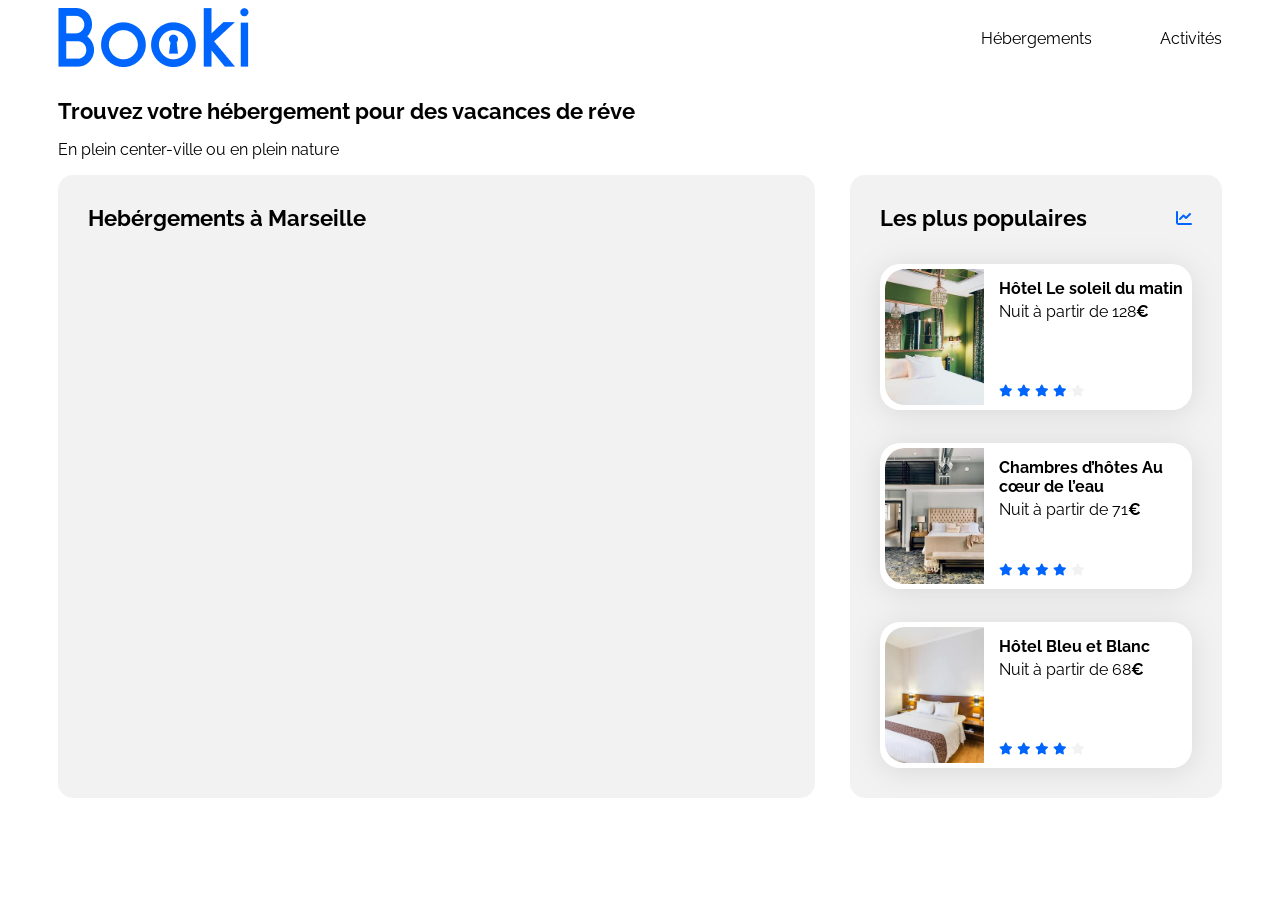
==== index.html @ eb5bc4ea "first commit" ====
<!DOCTYPE html>
<html lang="fr">
  <head>
    <meta charset="UTF-8" />
    <meta name="viewport" content="width=device-width, initial-scale=1.0" />
    <title>Booki</title>
    <link rel="preconnect" href="https://fonts.googleapis.com" />
    <link rel="preconnect" href="https://fonts.gstatic.com" crossorigin />
    <link
      href="https://fonts.googleapis.com/css2?family=Raleway:wght@400;500;700&display=swap"
      rel="stylesheet"
    />
    <link
      rel="stylesheet"
      href="https://cdnjs.cloudflare.com/ajax/libs/font-awesome/6.2.1/css/all.min.css"
      integrity="sha512-MV7K8+y+gLIBoVD59lQIYicR65iaqukzvf/nwasF0nqhPay5w/9lJmVM2hMDcnK1OnMGCdVK+iQrJ7lzPJQd1w=="
      crossorigin="anonymous"
      referrerpolicy="no-referrer"
    />
    <link rel="stylesheet" href="./css/style.css" />
  </head>

  <body>
    <div class="main-container">
      <header>
        <img src="images/logo/Booki.png" alt="logo" />
        <nav>
          <ul id="menu">
            <li><a href="#">Hébergements</a></li>
            <li><a href="prova.html">Activités</a></li>
          </ul>
        </nav>
      </header>
      <main>
        <h2 class="section-title">Trouvez votre hébergement pour des vacances de réve</h2>
        <p>En plein center-ville ou en plein nature</p>

        <div class="hebergements-and-populaires">
          <section class="hebergements">
            <h2 class="section-title">Hebérgements à Marseille</h2>
          </section>
          <section class="populaires">
            <div class="populaires-title">
              <h2 class="section-title">Les plus populaires</h2>
              <i class="fa-solid fa-chart-line" aria-hidden="true"></i>
            </div>
            <div class="populaires-cards">
              <a href="#">
                <article class="card">
                  <img
                    src="./images/hebergements/emile-guillemot.jpg"
                    alt="Image de la chambre d'hôtel montrant un lit"
                  />
                  <div class="card-content">
                    <div class="card-txt">
                      <h3 class="card-title">Hôtel Le soleil du matin</h3>
                      <p class="card-subtitle">
                        Nuit à partir de 128<span class="euro">€</span>
                      </p>
                    </div>
                    <div class="card-rating">
                      <i class="fa-xs fa-solid fa-star" aria-hidden="true"></i>
                      <i class="fa-xs fa-solid fa-star" aria-hidden="true"></i>
                      <i class="fa-xs fa-solid fa-star" aria-hidden="true"></i>
                      <i class="fa-xs fa-solid fa-star" aria-hidden="true"></i>
                      <i
                        class="fa-xs fa-solid fa-star neutral-star"
                        aria-hidden="true"
                      ></i>
                      <span class="sr-only">Note de 4 sur 5</span>
                    </div>
                  </div>
                </article>
              </a>
              <a href="#">
                <article class="card">
                  <img
                    src="./images/hebergements/aw-creative.jpg"
                    alt="Image de la chambre d'hôtel montrant un lit"
                  />
                  <div class="card-content">
                    <div class="card-txt">
                      <h3 class="card-title">
                        Chambres d’hôtes Au cœur de l’eau
                      </h3>
                      <p class="card-subtitle">
                        Nuit à partir de 71<span class="euro">€</span>
                      </p>
                    </div>
                    <div class="card-rating">
                      <i class="fa-xs fa-solid fa-star" aria-hidden="true"></i>
                      <i class="fa-xs fa-solid fa-star" aria-hidden="true"></i>
                      <i class="fa-xs fa-solid fa-star" aria-hidden="true"></i>
                      <i class="fa-xs fa-solid fa-star" aria-hidden="true"></i>
                      <i
                        class="fa-xs fa-solid fa-star neutral-star"
                        aria-hidden="true"
                      ></i>
                      <span class="sr-only">Note de 4 sur 5</span>
                    </div>
                  </div>
                </article>
              </a>
              <a href="#">
                <article class="card">
                  <img
                    src="./images/hebergements/febrian-zakaria2.jpg"
                    alt="Image de la chambre d'hôtel montrant un lit"
                  />
                  <div class="card-content">
                    <div class="card-txt">
                      <h3 class="card-title">Hôtel Bleu et Blanc</h3>
                      <p class="card-subtitle">
                        Nuit à partir de 68<span class="euro">€</span>
                      </p>
                    </div>
                    <div class="card-rating">
                      <i class="fa-xs fa-solid fa-star" aria-hidden="true"></i>
                      <i class="fa-xs fa-solid fa-star" aria-hidden="true"></i>
                      <i class="fa-xs fa-solid fa-star" aria-hidden="true"></i>
                      <i class="fa-xs fa-solid fa-star" aria-hidden="true"></i>
                      <i
                        class="fa-xs fa-solid fa-star neutral-star"
                        aria-hidden="true"
                      ></i>
                      <span class="sr-only">Note de 4 sur 5</span>
                    </div>
                  </div>
                </article>
              </a>
            </div>
          </section>
        </div>
      </main>
      <footer></footer>
    </div>
  </body>
</html>
---- css/style.css ----
/****** General ***********/
* {
    font-family: 'Raleway', sans-serif;
}

header {
    display: flex; justify-content: space-between;
    align-items: center;
    padding-bottom: 30px;
}

/****** Search ***********/

.search-form {
    display: flex;
    align-items: center;
    width: 377px;
    height: 50px;
    margin-top: 30px;
}

.search-form > i {
    width: 50px;
    height: 49px;
    display: flex;
    justify-content: center;
    align-items: center;
    background-color: var(--main-bg-color);
    color: #000000;
    border-radius: 15px 0 0 15px;
}

.search-form input {
    height: 49px;
    width: 195px;
    padding: 0 15px;
    border: 1px solid var(--main-bg-color);
    box-sizing: border-box;
    font-size: 18px;
    font-weight: 700;
}

.search-form button {
    height: 49px;
    padding: 0 20px;
    border: none;
    background-color: var(--main-color);
    color: white;
    border-radius: 0 15px 15px 0;
    font-size: 17px;
    font-weight: 700;
    cursor: pointer;
}

.search-form button i {
    display: none;
}

.filters {
    display: flex;
    align-items: center;
    gap: 15px;
    margin-top: 35px;
}

.filters-title {
    margin: 0;
    font-size: 18px;
}

.filters-buttons {
    display: flex;
    flex-wrap: wrap;
    gap: 15px;
}

.filter-button {
    display: flex;
    align-items: center;
    gap: 10px;
    height: 50px;
    padding: 0 18px;
    border: 2px solid #d9d9d9;
    border-radius: 25px;
    background-color: white;
    font-family: inherit;
    font-size: 17px;
    font-weight: 700;
    cursor: pointer;
    transition: background-color 0.2s ease;
}

.filter-button .fa-solid {
    color: var(--main-color);
    font-size: 22px;
}

.filter-button:hover {
    background-color: var(--filter-bg-color);
}

#menu { 
    display: flex; 
    gap: 68px;
    list-style: none;
}

:root {
    --main-color: #0065FC;
    --main-bg-color: #F2F2F2;
    --filter-bg-color: #DEEBFF;
}

.fa-solid {
    color: var(--main-color);
}

.section-title-h1 {
    font-size: 22px;
    margin-bottom: 8px;
}

#menu a:hover {
    color: #0065FC;
    border-top: 2px #0065FC solid;
    padding-top: 16px;
}

body {
    display: flex;
    justify-content: center;
}

.main-container {
    width: 100%;
    max-width: 1440px;
    padding: 0 50px;
    box-sizing: border-box;
}

a {
    color: inherit;
    text-decoration: none;
}

.section-title {
    margin: 0;
    font-size: 22px;
}

.card {
    background-color: white;
    border-radius: 20px;
    padding: 5px;
    filter: drop-shadow(0px 3px 15px rgba(0, 0, 0, 0.1));
}

.card img {
    object-fit: cover;
}

.card-title {
    font-size: 16px;
}

.euro {
    font-weight: 700;
}

.neutral-star {
    color: var(--main-bg-color);
}

/****** Hebergements And Populaires ***********/
.hebergements-and-populaires {
    display: flex;
    justify-content: space-between;
}

.hebergements-and-populaires section {
    background-color: var(--main-bg-color);
    border-radius: 15px;
    padding: 30px;
    box-sizing: border-box;
}

/****** Hebergements ***********/
.hebergements {
    width: 65%;
}

/****** Populaires ***********/
.populaires {
    width: 32%;
}

.populaires-title {
    display: flex;
    justify-content: space-between;
    align-items: center;
}

.hebergements-cards {
    display: flex;
    flex-wrap: wrap;
    justify-content: space-between;
    row-gap: 30px;
    margin-top: 30px;
}

.hebergements-cards a {
    width: 31.5%;
}

.hebergements-cards .card {
    display: flex;
    flex-direction: column;
    width: 100%;
    height: 207px;
    margin: 0;
    padding: 5px;
    box-sizing: border-box;
}

.hebergements-cards .card img {
    width: 100%;
    height: 124px;
    object-fit: cover;
    border-radius: 15px 15px 0 0;
}

.hebergements-cards .card-content {
    flex: 1;
    display: flex;
    flex-direction: column;
    justify-content: space-between;
    padding: 0 5px 5px;
}

.hebergements-cards .card-title {
    margin: 8px 0 4px;
}

.hebergements-cards .card-subtitle {
    margin: 0;
}

.hebergements-cards .card-rating {
    margin-top: auto;
}

.populaires-cards .card {
    display: flex;
    margin-top: 33px;
}

.populaires-cards img {
    width: 33%;
    height: 136px;
    border-top-left-radius: 20px;
    border-bottom-left-radius: 20px;
}

.populaires-cards .card-content {
    width: 67%;
    padding-left: 15px;
    display: flex;
    flex-direction: column;
    justify-content: space-between;
    box-sizing: border-box;
}

.populaires-cards .card-title {
    margin-top: 10px;
    margin-bottom: 4px;
}

.populaires-cards .card-subtitle {
    margin: 0;
}

.populaires-cards .card-rating {
    margin-bottom: 5px;
}




/* Le code ci-dessous correspond à la version responsive uniquement */

/****** Media queries ***********/
/* Medium devices (tablets, less/equal than 1024px) */
@media (max-width: 1024px) {
    .hebergements-and-populaires {
        flex-direction: column;
    }

    .hebergements {
        width: 100%;
    }

    .populaires {
        width: 100%;
        margin-top: 50px;
    }

    .populaires-cards {
        display: flex;
        flex-direction: row;
        justify-content: space-between;
    }

    .populaires-cards a {
        width: 30%;
    }

    .populaires-cards .card-title {
        font-size: 14px;
    }

    .populaires-cards .card-subtitle {
        font-size: 13px;
    }
}

/* Small devices (phones, less than 768px) */
@media (max-width: 767.98px) {
    /* ... */
}
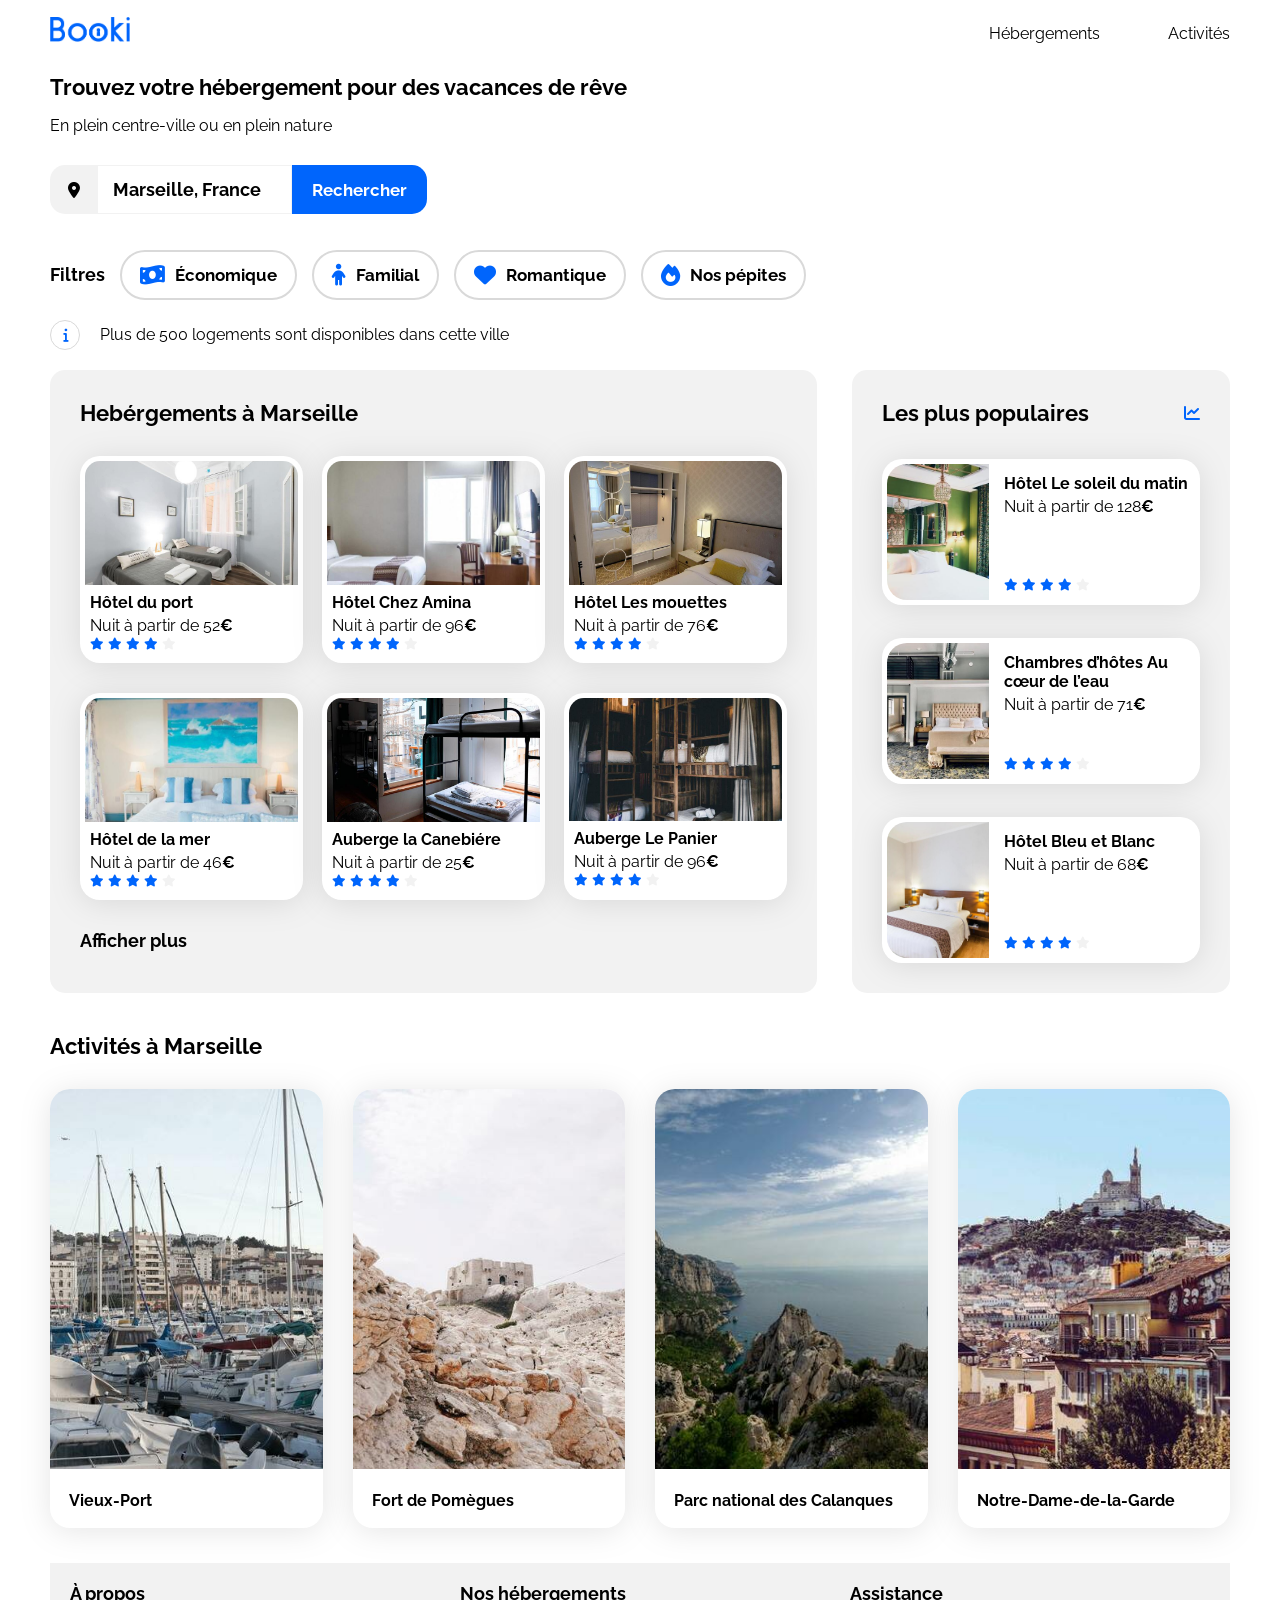
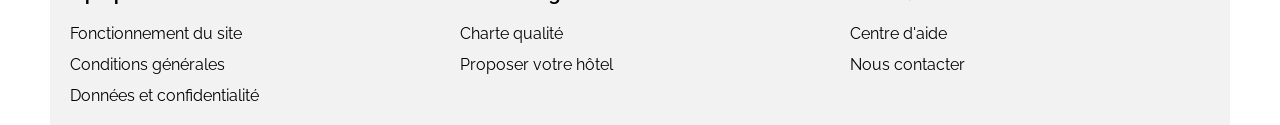
==== commit 5cd72e2d: "J’ai copié-collé tout mon code HTML corrigé dans le fichier index.html" ====
--- a/index.html
+++ b/index.html
@@ -8,36 +8,194 @@
     <link rel="preconnect" href="https://fonts.gstatic.com" crossorigin />
     <link
       href="https://fonts.googleapis.com/css2?family=Raleway:wght@400;500;700&display=swap"
-      rel="stylesheet"
-    />
-    <link
-      rel="stylesheet"
-      href="https://cdnjs.cloudflare.com/ajax/libs/font-awesome/6.2.1/css/all.min.css"
+      rel="stylesheet"/>
+    <link rel="stylesheet" href="https://cdnjs.cloudflare.com/ajax/libs/font-awesome/6.2.1/css/all.min.css"
       integrity="sha512-MV7K8+y+gLIBoVD59lQIYicR65iaqukzvf/nwasF0nqhPay5w/9lJmVM2hMDcnK1OnMGCdVK+iQrJ7lzPJQd1w=="
       crossorigin="anonymous"
-      referrerpolicy="no-referrer"
-    />
+      referrerpolicy="no-referrer"/>
     <link rel="stylesheet" href="./css/style.css" />
   </head>
-
   <body>
     <div class="main-container">
       <header>
-        <img src="images/logo/Booki.png" alt="logo" />
+        <img class="logo" src="images/logo/Booki.png" alt="logo" />
         <nav>
           <ul id="menu">
-            <li><a href="#">Hébergements</a></li>
-            <li><a href="prova.html">Activités</a></li>
+            <li><a href="#hebergements">Hébergements</a></li>
+            <li><a href="#activites">Activités</a></li>
           </ul>
         </nav>
       </header>
       <main>
-        <h2 class="section-title">Trouvez votre hébergement pour des vacances de réve</h2>
-        <p>En plein center-ville ou en plein nature</p>
-
+        <h1 class="section-title-h1">
+          Trouvez votre hébergement pour des vacances de rêve
+        </h1>
+        <p>En plein centre-ville ou en plein nature</p>
+        <form class="search-form">
+          <i class="fa-solid fa-location-dot"></i>
+          <input type="text" value="Marseille, France" />
+          <button type="submit">
+            <span>Rechercher</span>
+            <i class="fa-solid fa-magnifying-glass"></i>
+          </button>
+        </form>
+        <div class="filters">
+          <h2 class="filters-title">Filtres</h2>
+          <div class="filters-buttons">
+            <button class="filter-button" type="button">
+              <i class="fa-solid fa-money-bill-wave"></i>
+              <span>Économique</span>
+            </button>
+            <button class="filter-button" type="button">
+              <i class="fa-solid fa-child"></i>
+              <span>Familial</span>
+            </button>
+            <button class="filter-button" type="button">
+              <i class="fa-solid fa-heart"></i>
+              <span>Romantique</span>
+            </button>
+            <button class="filter-button" type="button">
+              <i class="fa-solid fa-fire"></i>
+              <span>Nos pépites</span>
+            </button>
+          </div>
+        </div>
+        <p class="info">
+          <i class="fa-solid fa-info"></i>
+          Plus de 500 logements sont disponibles dans cette ville
+        </p>
         <div class="hebergements-and-populaires">
-          <section class="hebergements">
+          <section class="hebergements" id="hebergements">
             <h2 class="section-title">Hebérgements à Marseille</h2>
+            <div class="hebergements-cards">
+              <a href="#">
+                <article class="card">
+                  <img src="images/hebergements/fred-kleber.jpg" alt="Image de la chambre d'hôtel montrant un lit"/>
+                  <div class="card-content">
+                    <div class="card-txt">
+                      <h3 class="card-title">Hôtel du port</h3>
+                      <p class="card-subtitle">
+                        Nuit à partir de 52<span class="euro">€</span>
+                      </p>
+                    </div>
+                    <div class="card-rating">
+                      <i class="fa-xs fa-solid fa-star" aria-hidden="true"></i>
+                      <i class="fa-xs fa-solid fa-star" aria-hidden="true"></i>
+                      <i class="fa-xs fa-solid fa-star" aria-hidden="true"></i>
+                      <i class="fa-xs fa-solid fa-star" aria-hidden="true"></i>
+                      <i class="fa-xs fa-solid fa-star neutral-star" aria-hidden="true"></i>
+                      <span class="sr-only">Note de 4 sur 5</span>
+                    </div>
+                  </div>
+                </article>
+              </a>
+              <a href="#">
+                <article class="card">
+                  <img src="./images/hebergements/febrian-zakaria.jpg" alt="Image de la chambre d'hôtel montrant un lit"/>
+                  <div class="card-content">
+                    <div class="card-txt">
+                      <h3 class="card-title">Hôtel Chez Amina</h3>
+                      <p class="card-subtitle">
+                        Nuit à partir de 96<span class="euro">€</span>
+                      </p>
+                    </div>
+                    <div class="card-rating">
+                      <i class="fa-xs fa-solid fa-star" aria-hidden="true"></i>
+                      <i class="fa-xs fa-solid fa-star" aria-hidden="true"></i>
+                      <i class="fa-xs fa-solid fa-star" aria-hidden="true"></i>
+                      <i class="fa-xs fa-solid fa-star" aria-hidden="true"></i>
+                      <i class="fa-xs fa-solid fa-star neutral-star" aria-hidden="true"></i>
+                      <span class="sr-only">Note de 4 sur 5</span>
+                    </div>
+                  </div>
+                </article>
+              </a>
+              <a href="#">
+                <article class="card">
+                  <img src="./images/hebergements/reisetopia.jpg" alt="Image de la chambre d'hôtel montrant un lit"/>
+                  <div class="card-content">
+                    <div class="card-txt">
+                      <h3 class="card-title">Hôtel Les mouettes</h3>
+                      <p class="card-subtitle">
+                        Nuit à partir de 76<span class="euro">€</span>
+                      </p>
+                    </div>
+                    <div class="card-rating">
+                      <i class="fa-xs fa-solid fa-star" aria-hidden="true"></i>
+                      <i class="fa-xs fa-solid fa-star" aria-hidden="true"></i>
+                      <i class="fa-xs fa-solid fa-star" aria-hidden="true"></i>
+                      <i class="fa-xs fa-solid fa-star" aria-hidden="true"></i>
+                      <i class="fa-xs fa-solid fa-star neutral-star" aria-hidden="true"></i>
+                      <span class="sr-only">Note de 4 sur 5</span>
+                    </div>
+                  </div>
+                </article>
+              </a>
+              <a href="#">
+                <article class="card">
+                  <img src="./images/hebergements/annie-spratt.jpg" alt="Image de la chambre d'hôtel montrant un lit"/>
+                  <div class="card-content">
+                    <div class="card-txt">
+                      <h3 class="card-title">Hôtel de la mer</h3>
+                      <p class="card-subtitle">
+                        Nuit à partir de 46<span class="euro">€</span>
+                      </p>
+                    </div>
+                    <div class="card-rating">
+                      <i class="fa-xs fa-solid fa-star" aria-hidden="true"></i>
+                      <i class="fa-xs fa-solid fa-star" aria-hidden="true"></i>
+                      <i class="fa-xs fa-solid fa-star" aria-hidden="true"></i>
+                      <i class="fa-xs fa-solid fa-star" aria-hidden="true"></i>
+                      <i class="fa-xs fa-solid fa-star neutral-star" aria-hidden="true"></i>
+                      <span class="sr-only">Note de 4 sur 5</span>
+                    </div>
+                  </div>
+                </article>
+              </a>
+              <a href="#">
+                <article class="card">
+                  <img src="./images/hebergements/marcus-loke.jpg" alt="Image de la chambre d'hôtel montrant un lit"/>
+                  <div class="card-content">
+                    <div class="card-txt">
+                      <h3 class="card-title">Auberge la Canebiére</h3>
+                      <p class="card-subtitle">
+                        Nuit à partir de 25<span class="euro">€</span>
+                      </p>
+                    </div>
+                    <div class="card-rating">
+                      <i class="fa-xs fa-solid fa-star" aria-hidden="true"></i>
+                      <i class="fa-xs fa-solid fa-star" aria-hidden="true"></i>
+                      <i class="fa-xs fa-solid fa-star" aria-hidden="true"></i>
+                      <i class="fa-xs fa-solid fa-star" aria-hidden="true"></i>
+                      <i class="fa-xs fa-solid fa-star neutral-star" aria-hidden="true"></i>
+                      <span class="sr-only">Note de 4 sur 5</span>
+                    </div>
+                  </div>
+                </article>
+              </a>
+              <a href="#">
+                <article class="card">
+                  <img src="./images/hebergements/nicate-lee.jpg" alt="Image de la chambre d'hôtel montrant un lit"/>
+                  <div class="card-content">
+                    <div class="card-txt">
+                      <h3 class="card-title">Auberge Le Panier</h3>
+                      <p class="card-subtitle">
+                        Nuit à partir de 96<span class="euro">€</span>
+                      </p>
+                    </div>
+                    <div class="card-rating">
+                      <i class="fa-xs fa-solid fa-star" aria-hidden="true"></i>
+                      <i class="fa-xs fa-solid fa-star" aria-hidden="true"></i>
+                      <i class="fa-xs fa-solid fa-star" aria-hidden="true"></i>
+                      <i class="fa-xs fa-solid fa-star" aria-hidden="true"></i>
+                      <i class="fa-xs fa-solid fa-star neutral-star" aria-hidden="true"></i>
+                      <span class="sr-only">Note de 4 sur 5</span>
+                    </div>
+                  </div>
+                </article>
+              </a>
+            </div>
+            <a class="show-more" href="#">Afficher plus</a>
           </section>
           <section class="populaires">
             <div class="populaires-title">
@@ -47,10 +205,7 @@
             <div class="populaires-cards">
               <a href="#">
                 <article class="card">
-                  <img
-                    src="./images/hebergements/emile-guillemot.jpg"
-                    alt="Image de la chambre d'hôtel montrant un lit"
-                  />
+                  <img src="./images/hebergements/emile-guillemot.jpg" alt="Image de la chambre d'hôtel montrant un lit"/>
                   <div class="card-content">
                     <div class="card-txt">
                       <h3 class="card-title">Hôtel Le soleil du matin</h3>
@@ -63,21 +218,15 @@
                       <i class="fa-xs fa-solid fa-star" aria-hidden="true"></i>
                       <i class="fa-xs fa-solid fa-star" aria-hidden="true"></i>
                       <i class="fa-xs fa-solid fa-star" aria-hidden="true"></i>
-                      <i
-                        class="fa-xs fa-solid fa-star neutral-star"
-                        aria-hidden="true"
-                      ></i>
-                      <span class="sr-only">Note de 4 sur 5</span>
-                    </div>
-                  </div>
-                </article>
-              </a>
-              <a href="#">
-                <article class="card">
-                  <img
-                    src="./images/hebergements/aw-creative.jpg"
-                    alt="Image de la chambre d'hôtel montrant un lit"
-                  />
+                      <i class="fa-xs fa-solid fa-star neutral-star" aria-hidden="true"></i>
+                      <span class="sr-only">Note de 4 sur 5</span>
+                    </div>
+                  </div>
+                </article>
+              </a>
+              <a href="#">
+                <article class="card">
+                  <img src="./images/hebergements/aw-creative.jpg" alt="Image de la chambre d'hôtel montrant un lit"/>
                   <div class="card-content">
                     <div class="card-txt">
                       <h3 class="card-title">
@@ -92,21 +241,15 @@
                       <i class="fa-xs fa-solid fa-star" aria-hidden="true"></i>
                       <i class="fa-xs fa-solid fa-star" aria-hidden="true"></i>
                       <i class="fa-xs fa-solid fa-star" aria-hidden="true"></i>
-                      <i
-                        class="fa-xs fa-solid fa-star neutral-star"
-                        aria-hidden="true"
-                      ></i>
-                      <span class="sr-only">Note de 4 sur 5</span>
-                    </div>
-                  </div>
-                </article>
-              </a>
-              <a href="#">
-                <article class="card">
-                  <img
-                    src="./images/hebergements/febrian-zakaria2.jpg"
-                    alt="Image de la chambre d'hôtel montrant un lit"
-                  />
+                      <i class="fa-xs fa-solid fa-star neutral-star" aria-hidden="true"></i>
+                      <span class="sr-only">Note de 4 sur 5</span>
+                    </div>
+                  </div>
+                </article>
+              </a>
+              <a href="#">
+                <article class="card">
+                  <img src="./images/hebergements/febrian-zakaria2.jpg" alt="Image de la chambre d'hôtel montrant un lit"/>
                   <div class="card-content">
                     <div class="card-txt">
                       <h3 class="card-title">Hôtel Bleu et Blanc</h3>
@@ -119,10 +262,7 @@
                       <i class="fa-xs fa-solid fa-star" aria-hidden="true"></i>
                       <i class="fa-xs fa-solid fa-star" aria-hidden="true"></i>
                       <i class="fa-xs fa-solid fa-star" aria-hidden="true"></i>
-                      <i
-                        class="fa-xs fa-solid fa-star neutral-star"
-                        aria-hidden="true"
-                      ></i>
+                      <i class="fa-xs fa-solid fa-star neutral-star" aria-hidden="true"></i>
                       <span class="sr-only">Note de 4 sur 5</span>
                     </div>
                   </div>
@@ -131,8 +271,54 @@
             </div>
           </section>
         </div>
+        <section class="activities" id="activites">
+          <h2 class="section-title">Activités à Marseille</h2>
+          <div class="activities-cards">
+            <a href="#">
+              <article class="activity-card">
+                <img src="images/activites/reno-laithienne.jpg" alt="Vieux-Port de Marseille"/>
+                <h3 class="card-title">Vieux-Port</h3>
+              </article>
+            </a>
+             <a href="#">
+              <article class="activity-card">
+                <img src="images/activites/paul-hermann.jpg" alt="Fort de Pomègues"/>
+                <h3 class="card-title">Fort de Pomègues</h3>
+              </article>
+            </a>    
+            <a href="#">
+              <article class="activity-card">
+                <img src="images/activites/kilyan-sockalingum.jpg" alt="Parc national des Calanques"/>
+                <h3 class="card-title">Parc national des Calanques</h3>
+              </article>
+            </a>    
+            <a href="#">
+              <article class="activity-card">
+                <img src="images/activites/florian-wehde.jpg" alt="Notre-Dame-de-la-Garde"/>
+                <h3 class="card-title">Notre-Dame-de-la-Garde</h3>
+              </article>
+            </a>
+          </div>
+        </section>
       </main>
-      <footer></footer>
+      <footer>
+        <div class="footer-column">
+          <h2>À propos</h2>  
+          <a href="#">Fonctionnement du site</a>
+          <a href="#">Conditions générales</a>
+          <a href="#">Données et confidentialité</a>
+      </div>  
+      <div class="footer-column">
+          <h2>Nos hébergements</h2>  
+          <a href="#">Charte qualité</a>
+          <a href="#">Proposer votre hôtel</a>
+      </div>  
+      <div class="footer-column">
+          <h2>Assistance</h2>  
+          <a href="#">Centre d'aide</a>
+          <a href="#">Nous contacter</a>
+      </div>
+      </footer>
     </div>
   </body>
 </html>
--- a/css/style.css
+++ b/css/style.css
@@ -1,329 +1,713 @@
 /****** General ***********/
 * {
-    font-family: 'Raleway', sans-serif;
+  box-sizing: border-box;
+  font-family: "Raleway", sans-serif;
 }
 
 header {
-    display: flex; justify-content: space-between;
+  display: flex;
+  justify-content: space-between;
+  align-items: center;
+}
+
+header img,
+.logo {
+    max-width: 80px;
+    height: auto;
+}
+
+/****** Search ***********/
+
+.search-form {
+  display: flex;
+  align-items: center;
+  width: 377px;
+  height: 50px;
+  margin-top: 30px;
+}
+
+.search-form > i {
+  width: 50px;
+  height: 49px;
+  display: flex;
+  justify-content: center;
+  align-items: center;
+  background-color: var(--main-bg-color);
+  color: #000000;
+  border-radius: 15px 0 0 15px;
+}
+
+.search-form input {
+  height: 49px;
+  width: 195px;
+  padding: 0 15px;
+  border: 1px solid var(--main-bg-color);
+  box-sizing: border-box;
+  font-size: 18px;
+  font-weight: 700;
+}
+
+.search-form button {
+  height: 49px;
+  padding: 0 20px;
+  border: none;
+  background-color: var(--main-color);
+  color: white;
+  border-radius: 0 15px 15px 0;
+  font-size: 17px;
+  font-weight: 700;
+  cursor: pointer;
+}
+
+.search-form button i {
+  display: none;
+}
+
+.filters {
+  display: flex;
+  align-items: center;
+  gap: 15px;
+  margin-top: 35px;
+}
+
+.filters-title {
+  margin: 0;
+  font-size: 18px;
+}
+
+.filters-buttons {
+  display: flex;
+  flex-wrap: wrap;
+  gap: 15px;
+}
+
+.filter-button {
+  display: flex;
+  align-items: center;
+  gap: 10px;
+  height: 50px;
+  padding: 0 18px;
+  border: 2px solid #d9d9d9;
+  border-radius: 25px;
+  background-color: white;
+  font-family: inherit;
+  font-size: 17px;
+  font-weight: 700;
+  cursor: pointer;
+  transition: background-color 0.2s ease;
+}
+
+.filter-button .fa-solid {
+  color: var(--main-color);
+  font-size: 22px;
+}
+
+.filter-button:hover {
+  background-color: var(--filter-bg-color);
+}
+
+#menu {
+  display: flex;
+  gap: 68px;
+  list-style: none;
+}
+
+#menu a {
+    display: flex;
     align-items: center;
-    padding-bottom: 30px;
-}
-
-/****** Search ***********/
-
-.search-form {
+    height: 100%;
+    padding-top: 6px;
+    border-top: 2px solid transparent;
+}
+
+:root {
+  --main-color: #0065fc;
+  --main-bg-color: #f2f2f2;
+  --filter-bg-color: #deebff;
+}
+
+.fa-solid {
+  color: var(--main-color);
+}
+
+.info {
     display: flex;
     align-items: center;
-    width: 377px;
-    height: 50px;
-    margin-top: 30px;
-}
-
-.search-form > i {
-    width: 50px;
-    height: 49px;
+    gap: 20px;
+    margin-top: 20px;
+    margin-bottom: 20px;
+}
+
+.info .fa-solid {
     display: flex;
     justify-content: center;
     align-items: center;
-    background-color: var(--main-bg-color);
-    color: #000000;
-    border-radius: 15px 0 0 15px;
-}
-
-.search-form input {
-    height: 49px;
-    width: 195px;
-    padding: 0 15px;
-    border: 1px solid var(--main-bg-color);
-    box-sizing: border-box;
-    font-size: 18px;
-    font-weight: 700;
-}
-
-.search-form button {
-    height: 49px;
-    padding: 0 20px;
-    border: none;
-    background-color: var(--main-color);
-    color: white;
-    border-radius: 0 15px 15px 0;
-    font-size: 17px;
-    font-weight: 700;
-    cursor: pointer;
-}
-
-.search-form button i {
-    display: none;
-}
-
-.filters {
-    display: flex;
-    align-items: center;
-    gap: 15px;
-    margin-top: 35px;
-}
-
-.filters-title {
-    margin: 0;
-    font-size: 18px;
-}
-
-.filters-buttons {
-    display: flex;
-    flex-wrap: wrap;
-    gap: 15px;
-}
-
-.filter-button {
-    display: flex;
-    align-items: center;
-    gap: 10px;
-    height: 50px;
-    padding: 0 18px;
-    border: 2px solid #d9d9d9;
-    border-radius: 25px;
-    background-color: white;
-    font-family: inherit;
-    font-size: 17px;
-    font-weight: 700;
-    cursor: pointer;
-    transition: background-color 0.2s ease;
-}
-
-.filter-button .fa-solid {
-    color: var(--main-color);
-    font-size: 22px;
-}
-
-.filter-button:hover {
-    background-color: var(--filter-bg-color);
-}
-
-#menu { 
-    display: flex; 
-    gap: 68px;
-    list-style: none;
-}
-
-:root {
-    --main-color: #0065FC;
-    --main-bg-color: #F2F2F2;
-    --filter-bg-color: #DEEBFF;
-}
-
-.fa-solid {
-    color: var(--main-color);
+    width: 30px;
+    height: 30px;
+    border: 1px solid #d9d9d9;
+    border-radius: 50%;
+    font-size: 14px;
 }
 
 .section-title-h1 {
-    font-size: 22px;
-    margin-bottom: 8px;
+  font-size: 22px;
+  margin-bottom: 8px;
 }
 
 #menu a:hover {
-    color: #0065FC;
-    border-top: 2px #0065FC solid;
-    padding-top: 16px;
+  color: #0065fc;
+  border-top: 2px #0065fc solid;
 }
 
 body {
-    display: flex;
-    justify-content: center;
+  display: flex;
+  justify-content: center;
+  margin: 0;
 }
 
 .main-container {
-    width: 100%;
-    max-width: 1440px;
-    padding: 0 50px;
-    box-sizing: border-box;
+  width: 100%;
+  max-width: 1440px;
+  padding: 0 50px;
+  box-sizing: border-box;
 }
 
 a {
-    color: inherit;
-    text-decoration: none;
+  color: inherit;
+  text-decoration: none;
 }
 
 .section-title {
-    margin: 0;
-    font-size: 22px;
+  margin: 0;
+  font-size: 22px;
 }
 
 .card {
-    background-color: white;
-    border-radius: 20px;
-    padding: 5px;
-    filter: drop-shadow(0px 3px 15px rgba(0, 0, 0, 0.1));
+  background-color: white;
+  border-radius: 20px;
+  padding: 5px;
+  filter: drop-shadow(0px 3px 15px rgba(0, 0, 0, 0.1));
 }
 
 .card img {
-    object-fit: cover;
+  object-fit: cover;
 }
 
 .card-title {
-    font-size: 16px;
+  font-size: 16px;
 }
 
 .euro {
-    font-weight: 700;
+  font-weight: 700;
 }
 
 .neutral-star {
-    color: var(--main-bg-color);
+  color: var(--main-bg-color);
 }
 
 /****** Hebergements And Populaires ***********/
 .hebergements-and-populaires {
-    display: flex;
-    justify-content: space-between;
+  display: flex;
+  justify-content: space-between;
 }
 
 .hebergements-and-populaires section {
-    background-color: var(--main-bg-color);
-    border-radius: 15px;
-    padding: 30px;
-    box-sizing: border-box;
+  background-color: var(--main-bg-color);
+  border-radius: 15px;
+  padding: 30px;
+  box-sizing: border-box;
 }
 
 /****** Hebergements ***********/
 .hebergements {
-    width: 65%;
+  width: 65%;
 }
 
 /****** Populaires ***********/
 .populaires {
-    width: 32%;
+  width: 32%;
 }
 
 .populaires-title {
-    display: flex;
-    justify-content: space-between;
-    align-items: center;
+  display: flex;
+  justify-content: space-between;
+  align-items: center;
 }
 
 .hebergements-cards {
+  display: flex;
+  flex-wrap: wrap;
+  justify-content: space-between;
+  row-gap: 30px;
+  margin-top: 30px;
+}
+
+.hebergements-cards a {
+  width: 31.5%;
+}
+
+.hebergements-cards .card {
+  display: flex;
+  flex-direction: column;
+  width: 100%;
+  height: 207px;
+  margin: 0;
+  padding: 5px;
+  box-sizing: border-box;
+}
+
+.hebergements-cards .card img {
+  width: 100%;
+  height: 124px;
+  object-fit: cover;
+  border-radius: 15px 15px 0 0;
+}
+
+.hebergements-cards .card-content {
+  flex: 1;
+  display: flex;
+  flex-direction: column;
+  justify-content: space-between;
+  padding: 0 5px 5px;
+}
+
+.hebergements-cards .card-title {
+  margin: 8px 0 4px;
+}
+
+.hebergements-cards .card-subtitle {
+  margin: 0;
+}
+
+.hebergements-cards .card-rating {
+  margin-top: auto;
+}
+
+.show-more {
+  display: inline-block;
+  margin-top: 30px;
+  font-size: 18px;
+  font-weight: 700;
+}
+
+.populaires-cards .card {
+  display: flex;
+  margin-top: 33px;
+}
+
+.populaires-cards img {
+  width: 33%;
+  height: 136px;
+  border-top-left-radius: 20px;
+  border-bottom-left-radius: 20px;
+}
+
+.populaires-cards .card-content {
+  width: 67%;
+  padding-left: 15px;
+  display: flex;
+  flex-direction: column;
+  justify-content: space-between;
+  box-sizing: border-box;
+}
+
+.populaires-cards .card-title {
+  margin-top: 10px;
+  margin-bottom: 4px;
+}
+
+.populaires-cards .card-subtitle {
+  margin: 0;
+}
+
+.populaires-cards .card-rating {
+  margin-bottom: 5px;
+}
+
+.activities {
+  display: flex;
+  flex-direction: column;
+  gap: 30px;
+  margin-top: 40px;
+}
+
+.activities-cards {
+  display: flex;
+  justify-content: space-between;
+  gap: 30px;
+}
+
+.activities-cards > a {
+  width: calc((100% - 90px) / 4);
+}
+
+.activity-card {
+  height: 439px;
+  overflow: hidden;
+  border-radius: 20px;
+  background-color: white;
+  filter: drop-shadow(0 3px 15px rgba(0, 0, 0, 0.1));
+}
+
+.activity-card img {
+  width: 100%;
+  height: 380px;
+  object-fit: cover;
+}
+
+.activity-card .card-title {
+  margin: 0;
+  padding: 18px 19px;
+}
+
+footer {
+  display: flex;
+  gap: 30px;
+  margin-top: 35px;
+  padding: 20px;
+  background-color: var(--main-bg-color);
+}
+
+.footer-column {
+  display: flex;
+  flex-direction: column;
+  gap: 12px;
+  width: calc((100% - 60px) / 3);
+}
+
+.footer-column h2 {
+  margin: 0 0 8px;
+  font-size: 18px;
+}
+
+.footer-column a {
+  font-size: 16px;
+}
+
+/* Le code ci-dessous correspond à la version responsive uniquement */
+
+/****** Media queries ***********/
+/* Medium devices (tablets, less/equal than 1024px) */
+@media (min-width: 768px) and (max-width: 1133px) {
+  .main-container {
+    padding: 0 50px;
+  }
+
+  .filters {
+    display: flex;
+    align-items: flex-start;
+    flex-direction: column;
+    gap: 15px;
+  }
+
+  .filters-buttons {
+    width: 100%;
+  }
+
+  .hebergements-and-populaires {
+    display: flex;
+    flex-direction: column;
+    gap: 50px;
+  }
+
+  .hebergements,
+  .populaires {
+    width: 100%;
+  }
+
+  .populaires {
+    margin-top: 0;
+  }
+
+  .hebergements-cards {
     display: flex;
     flex-wrap: wrap;
     justify-content: space-between;
     row-gap: 30px;
+  }
+
+  .hebergements-cards a {
+    width: 31.5%;
+  }
+
+  .populaires-cards {
+    display: flex;
+    flex-direction: row;
+    justify-content: space-between;
+    gap: 20px;
     margin-top: 30px;
-}
-
-.hebergements-cards a {
-    width: 31.5%;
-}
-
-.hebergements-cards .card {
-    display: flex;
-    flex-direction: column;
-    width: 100%;
-    height: 207px;
-    margin: 0;
-    padding: 5px;
-    box-sizing: border-box;
-}
-
-.hebergements-cards .card img {
-    width: 100%;
-    height: 124px;
-    object-fit: cover;
-    border-radius: 15px 15px 0 0;
-}
-
-.hebergements-cards .card-content {
-    flex: 1;
-    display: flex;
-    flex-direction: column;
-    justify-content: space-between;
-    padding: 0 5px 5px;
-}
-
-.hebergements-cards .card-title {
-    margin: 8px 0 4px;
-}
-
-.hebergements-cards .card-subtitle {
-    margin: 0;
-}
-
-.hebergements-cards .card-rating {
-    margin-top: auto;
-}
-
-.populaires-cards .card {
-    display: flex;
-    margin-top: 33px;
-}
-
-.populaires-cards img {
+  }
+
+  .populaires-cards a {
+    width: calc((100% - 40px) / 3);
+  }
+
+  .populaires-cards .card {
+    display: flex;
+    height: 146px;
+    margin-top: 0;
+  }
+
+  .populaires-cards img {
     width: 33%;
     height: 136px;
-    border-top-left-radius: 20px;
-    border-bottom-left-radius: 20px;
-}
-
-.populaires-cards .card-content {
+    object-fit: cover;
+  }
+
+  .populaires-cards .card-content {
+    display: flex;
+    flex-direction: column;
+    justify-content: space-between;
     width: 67%;
     padding-left: 15px;
-    display: flex;
-    flex-direction: column;
-    justify-content: space-between;
-    box-sizing: border-box;
-}
-
-.populaires-cards .card-title {
+  }
+
+  .populaires-cards .card-title {
     margin-top: 10px;
     margin-bottom: 4px;
-}
-
-.populaires-cards .card-subtitle {
+    font-size: 14px;
+  }
+
+  .populaires-cards .card-subtitle {
     margin: 0;
-}
-
-.populaires-cards .card-rating {
+    font-size: 13px;
+  }
+
+  .populaires-cards .card-rating {
     margin-bottom: 5px;
-}
-
-
-
-
-/* Le code ci-dessous correspond à la version responsive uniquement */
-
-/****** Media queries ***********/
-/* Medium devices (tablets, less/equal than 1024px) */
-@media (max-width: 1024px) {
-    .hebergements-and-populaires {
-        flex-direction: column;
-    }
-
-    .hebergements {
-        width: 100%;
-    }
-
-    .populaires {
-        width: 100%;
-        margin-top: 50px;
-    }
-
-    .populaires-cards {
-        display: flex;
-        flex-direction: row;
-        justify-content: space-between;
-    }
-
-    .populaires-cards a {
-        width: 30%;
-    }
-
-    .populaires-cards .card-title {
-        font-size: 14px;
-    }
-
-    .populaires-cards .card-subtitle {
-        font-size: 13px;
-    }
+    font-size: 12px;
+  }
+
+  .activities {
+    margin-top: 40px;
+  }
+
+  .activities-cards {
+    display: flex;
+    justify-content: space-between;
+    gap: 20px;
+  }
+
+  .activities-cards > a {
+    width: calc((100% - 60px) / 4);
+  }
+
+  .activity-card {
+    height: 270px;
+  }
+
+  .activity-card img {
+    width: 100%;
+    height: 210px;
+    object-fit: cover;
+  }
+
+  .activity-card .card-title {
+    margin: 0;
+    padding: 18px 12px;
+    font-size: 14px;
+  }
+
+  footer {
+    display: flex;
+    gap: 30px;
+    margin-top: 35px;
+  }
+
+  .footer-column {
+    width: calc((100% - 60px) / 3);
+  }
 }
 
 /* Small devices (phones, less than 768px) */
 @media (max-width: 767.98px) {
-    /* ... */
-}+  /* ... */
+
+  .main-container {
+    padding: 0 20px;
+  }
+
+  header {
+    flex-direction: column;
+    align-items: center;
+    padding-top: 20px;
+    padding-bottom: 0;
+  }
+
+  #menu {
+    display: flex;
+    justify-content: center;
+    width: 100%;
+    height: 50px;
+    margin: 20px 0 0;
+    padding: 0;
+    gap: 45px;
+  }
+
+  #menu li {
+    width: auto;
+    text-align: center;
+  }
+
+  #menu a {
+    display: flex;
+    align-items: center;
+    justify-content: center;
+    height: 100%;
+    padding: 0 5px;
+    border-top: none;
+    border-bottom: 2px solid var(--main-bg-color);
+  }
+
+  #menu a:hover {
+    color: var(--main-color);
+    border-top: none;
+    border-bottom-color: var(--main-color);
+  }
+
+  .search-form {
+    width: 100%;
+  }
+
+  .search-form input {
+    width: calc(100% - 100px);
+    min-width: 0;
+    padding: 0 12px;
+    font-size: 16px;
+  }
+
+  .search-form button {
+    display: flex;
+    align-items: center;
+    justify-content: center;
+    width: 50px;
+    padding: 0;
+  }
+
+  .search-form button span {
+    display: none;
+  }
+
+  .search-form button i {
+    display: inline;
+    color: white;
+  }
+
+  .filters {
+    flex-direction: column;
+    align-items: flex-start;
+    gap: 15px;
+    margin-top: 30px;
+  }
+
+  .filters-buttons {
+    width: 100%;
+    gap: 10px;
+  }
+
+  .filter-button {
+    height: 48px;
+    padding: 0 12px;
+    font-size: 14px;
+  }
+
+  .filter-button .fa-solid {
+    font-size: 18px;
+  }
+
+  .hebergements-and-populaires {
+    flex-direction: column-reverse;
+    gap: 35px;
+  }
+
+  .hebergements-and-populaires section {
+    width: 100%;
+    padding: 25px 20px;
+    border-radius: 0;
+  }
+
+  .hebergements-and-populaires .hebergements {
+    background-color: white;
+  }
+
+  .hebergements-cards {
+    flex-direction: column;
+    gap: 15px;
+    margin-top: 20px;
+  }
+
+  .hebergements-cards a {
+    width: 100%;
+  }
+
+  .hebergements-cards .card {
+    height: auto;
+  }
+
+  .show-more {
+    margin-top: 20px;
+  }
+
+  .populaires-cards {
+    display: flex;
+    flex-direction: column;
+    gap: 15px;
+    margin-top: 20px;
+  }
+
+  .populaires-cards a {
+    width: 100%;
+  }
+
+  .populaires-cards .card {
+    height: 146px;
+    margin-top: 0;
+  }
+
+  .populaires-cards img {
+    height: 136px;
+  }
+
+  .activities {
+    gap: 20px;
+    margin-top: 0;
+  }
+
+  .activities-cards {
+    flex-direction: column;
+    gap: 15px;
+  }
+
+  .activities-cards > a {
+    width: 100%;
+  }
+
+  .activity-card {
+    display: flex;
+    flex-direction: column;
+    height: auto;
+  }
+
+  .activity-card img {
+    width: 100%;
+    height: 140px;
+    object-fit: cover;
+  }
+
+  .activity-card .card-title {
+    display: flex;
+    align-items: center;
+    padding: 15px;
+  }
+
+  footer {
+    flex-direction: column;
+    gap: 35px;
+    margin: 0 -20px;
+    padding: 30px;
+  }
+
+  .footer-column {
+    width: 100%;
+  }
+}
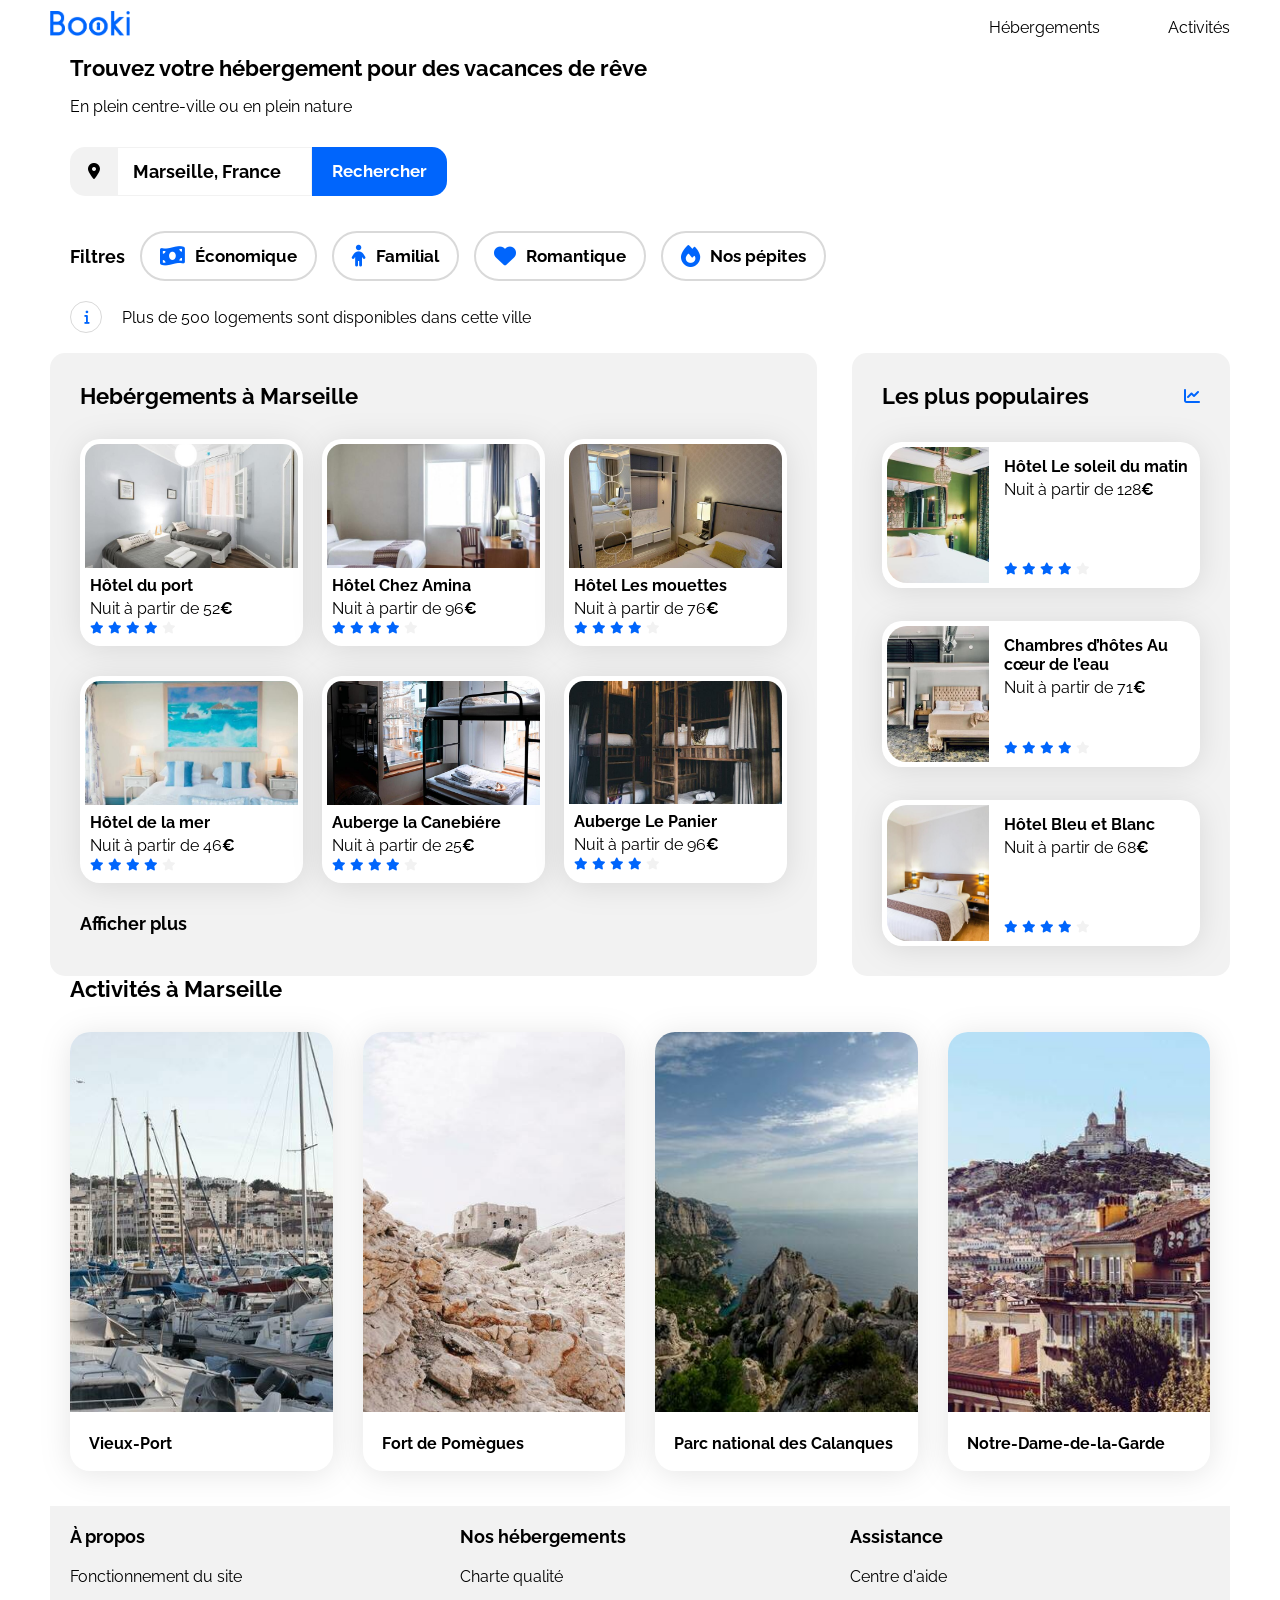
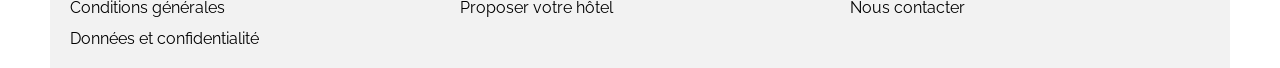
==== commit e98820b9: "Finalisation css partie mobile" ====
--- a/index.html
+++ b/index.html
@@ -27,6 +27,7 @@
         </nav>
       </header>
       <main>
+        <section class="search-container">
         <h1 class="section-title-h1">
           Trouvez votre hébergement pour des vacances de rêve
         </h1>
@@ -64,6 +65,7 @@
           <i class="fa-solid fa-info"></i>
           Plus de 500 logements sont disponibles dans cette ville
         </p>
+      </section>
         <div class="hebergements-and-populaires">
           <section class="hebergements" id="hebergements">
             <h2 class="section-title">Hebérgements à Marseille</h2>
--- a/css/style.css
+++ b/css/style.css
@@ -1,713 +1,736 @@
 /****** General ***********/
 * {
-  box-sizing: border-box;
-  font-family: "Raleway", sans-serif;
-}
-
-header {
-  display: flex;
-  justify-content: space-between;
-  align-items: center;
-}
-
-header img,
-.logo {
+    box-sizing: border-box;
+    font-family: "Raleway", sans-serif;
+  }
+  
+  :root {
+    --main-color: #0065fc;
+    --main-bg-color: #f2f2f2;
+    --filter-bg-color: #deebff;
+  }
+  
+  body {
+    display: flex;
+    justify-content: center;
+    margin: 0;
+  }
+  
+  .main-container {
+    width: 100%;
+    max-width: 1440px;
+    padding: 0 50px;
+    box-sizing: border-box;
+  }
+  
+  a {
+    color: inherit;
+    text-decoration: none;
+  }
+  
+  header {
+    display: flex;
+    justify-content: space-between;
+    align-items: center;
+  }
+  
+  header img,
+  .logo {
     max-width: 80px;
     height: auto;
-}
-
-/****** Search ***********/
-
-.search-form {
-  display: flex;
-  align-items: center;
-  width: 377px;
-  height: 50px;
-  margin-top: 30px;
-}
-
-.search-form > i {
-  width: 50px;
-  height: 49px;
-  display: flex;
-  justify-content: center;
-  align-items: center;
-  background-color: var(--main-bg-color);
-  color: #000000;
-  border-radius: 15px 0 0 15px;
-}
-
-.search-form input {
-  height: 49px;
-  width: 195px;
-  padding: 0 15px;
-  border: 1px solid var(--main-bg-color);
-  box-sizing: border-box;
-  font-size: 18px;
-  font-weight: 700;
-}
-
-.search-form button {
-  height: 49px;
-  padding: 0 20px;
-  border: none;
-  background-color: var(--main-color);
-  color: white;
-  border-radius: 0 15px 15px 0;
-  font-size: 17px;
-  font-weight: 700;
-  cursor: pointer;
-}
-
-.search-form button i {
-  display: none;
-}
-
-.filters {
-  display: flex;
-  align-items: center;
-  gap: 15px;
-  margin-top: 35px;
-}
-
-.filters-title {
-  margin: 0;
-  font-size: 18px;
-}
-
-.filters-buttons {
-  display: flex;
-  flex-wrap: wrap;
-  gap: 15px;
-}
-
-.filter-button {
-  display: flex;
-  align-items: center;
-  gap: 10px;
-  height: 50px;
-  padding: 0 18px;
-  border: 2px solid #d9d9d9;
-  border-radius: 25px;
-  background-color: white;
-  font-family: inherit;
-  font-size: 17px;
-  font-weight: 700;
-  cursor: pointer;
-  transition: background-color 0.2s ease;
-}
-
-.filter-button .fa-solid {
-  color: var(--main-color);
-  font-size: 22px;
-}
-
-.filter-button:hover {
-  background-color: var(--filter-bg-color);
-}
-
-#menu {
-  display: flex;
-  gap: 68px;
-  list-style: none;
-}
-
-#menu a {
+    margin-top: 10px;
+  }
+  
+  #menu {
+    display: flex;
+    gap: 68px;
+    list-style: none;
+    margin: 0;
+  }
+  
+  #menu a {
     display: flex;
     align-items: center;
     height: 100%;
-    padding-top: 6px;
+    padding-top: 16px;
     border-top: 2px solid transparent;
-}
-
-:root {
-  --main-color: #0065fc;
-  --main-bg-color: #f2f2f2;
-  --filter-bg-color: #deebff;
-}
-
-.fa-solid {
-  color: var(--main-color);
-}
-
-.info {
+  }
+  
+  #menu a:hover {
+    color: #0065fc;
+    border-top: 2px #0065fc solid;
+  }
+  
+  /****** Search ***********/
+  .search-form {
+    display: flex;
+    align-items: center;
+    width: 377px;
+    height: 50px;
+    margin-top: 30px;
+  }
+  
+  .search-form > i {
+    width: 50px;
+    height: 49px;
+    display: flex;
+    justify-content: center;
+    align-items: center;
+    background-color: var(--main-bg-color);
+    color: #000000;
+    border-radius: 15px 0 0 15px;
+  }
+  
+  .search-form input {
+    height: 49px;
+    width: 195px;
+    padding: 0 15px;
+    border: 1px solid var(--main-bg-color);
+    box-sizing: border-box;
+    font-size: 18px;
+    font-weight: 700;
+  }
+  
+  .search-form button {
+    height: 49px;
+    padding: 0 20px;
+    border: none;
+    background-color: var(--main-color);
+    color: white;
+    border-radius: 0 15px 15px 0;
+    font-size: 17px;
+    font-weight: 700;
+    cursor: pointer;
+  }
+  
+  .search-form button i {
+    display: none;
+  }
+  
+  .filters {
+    display: flex;
+    align-items: center;
+    gap: 15px;
+    margin-top: 35px;
+  }
+  
+  .filters-title {
+    margin: 0;
+    font-size: 18px;
+  }
+  
+  .filters-buttons {
+    display: flex;
+    flex-wrap: wrap;
+    gap: 15px;
+  }
+  
+  .filter-button {
+    display: flex;
+    align-items: center;
+    gap: 10px;
+    height: 50px;
+    padding: 0 18px;
+    border: 2px solid #d9d9d9;
+    border-radius: 25px;
+    background-color: white;
+    font-family: inherit;
+    font-size: 17px;
+    font-weight: 700;
+    cursor: pointer;
+    transition: background-color 0.2s ease;
+  }
+  
+  .filter-button .fa-solid {
+    color: var(--main-color);
+    font-size: 22px;
+  }
+  
+  .filter-button:hover {
+    background-color: var(--filter-bg-color);
+  }
+  
+  .fa-solid {
+    color: var(--main-color);
+  }
+  
+  .info {
     display: flex;
     align-items: center;
     gap: 20px;
     margin-top: 20px;
     margin-bottom: 20px;
-}
-
-.info .fa-solid {
+  }
+  
+  .info .fa-solid {
     display: flex;
     justify-content: center;
     align-items: center;
-    width: 30px;
-    height: 30px;
+    width: 32px;
+    height: 32px;
+    min-width: 32px;
+    flex-shrink: 0;
+    aspect-ratio: 1;
     border: 1px solid #d9d9d9;
     border-radius: 50%;
     font-size: 14px;
-}
+  }
 
-.section-title-h1 {
-  font-size: 22px;
-  margin-bottom: 8px;
-}
-
-#menu a:hover {
-  color: #0065fc;
-  border-top: 2px #0065fc solid;
-}
-
-body {
-  display: flex;
-  justify-content: center;
-  margin: 0;
-}
-
-.main-container {
-  width: 100%;
-  max-width: 1440px;
-  padding: 0 50px;
-  box-sizing: border-box;
-}
-
-a {
-  color: inherit;
-  text-decoration: none;
-}
-
-.section-title {
-  margin: 0;
-  font-size: 22px;
-}
-
-.card {
-  background-color: white;
-  border-radius: 20px;
-  padding: 5px;
-  filter: drop-shadow(0px 3px 15px rgba(0, 0, 0, 0.1));
-}
-
-.card img {
-  object-fit: cover;
-}
-
-.card-title {
-  font-size: 16px;
-}
-
-.euro {
-  font-weight: 700;
-}
-
-.neutral-star {
-  color: var(--main-bg-color);
-}
-
-/****** Hebergements And Populaires ***********/
-.hebergements-and-populaires {
-  display: flex;
-  justify-content: space-between;
-}
-
-.hebergements-and-populaires section {
-  background-color: var(--main-bg-color);
-  border-radius: 15px;
-  padding: 30px;
-  box-sizing: border-box;
-}
-
-/****** Hebergements ***********/
-.hebergements {
-  width: 65%;
-}
-
-/****** Populaires ***********/
-.populaires {
-  width: 32%;
-}
-
-.populaires-title {
-  display: flex;
-  justify-content: space-between;
-  align-items: center;
-}
-
-.hebergements-cards {
-  display: flex;
-  flex-wrap: wrap;
-  justify-content: space-between;
-  row-gap: 30px;
-  margin-top: 30px;
-}
-
-.hebergements-cards a {
-  width: 31.5%;
-}
-
-.hebergements-cards .card {
-  display: flex;
-  flex-direction: column;
-  width: 100%;
-  height: 207px;
-  margin: 0;
-  padding: 5px;
-  box-sizing: border-box;
-}
-
-.hebergements-cards .card img {
-  width: 100%;
-  height: 124px;
-  object-fit: cover;
-  border-radius: 15px 15px 0 0;
-}
-
-.hebergements-cards .card-content {
-  flex: 1;
-  display: flex;
-  flex-direction: column;
-  justify-content: space-between;
-  padding: 0 5px 5px;
-}
-
-.hebergements-cards .card-title {
-  margin: 8px 0 4px;
-}
-
-.hebergements-cards .card-subtitle {
-  margin: 0;
-}
-
-.hebergements-cards .card-rating {
-  margin-top: auto;
-}
-
-.show-more {
-  display: inline-block;
-  margin-top: 30px;
-  font-size: 18px;
-  font-weight: 700;
-}
-
-.populaires-cards .card {
-  display: flex;
-  margin-top: 33px;
-}
-
-.populaires-cards img {
-  width: 33%;
-  height: 136px;
-  border-top-left-radius: 20px;
-  border-bottom-left-radius: 20px;
-}
-
-.populaires-cards .card-content {
-  width: 67%;
-  padding-left: 15px;
-  display: flex;
-  flex-direction: column;
-  justify-content: space-between;
-  box-sizing: border-box;
-}
-
-.populaires-cards .card-title {
-  margin-top: 10px;
-  margin-bottom: 4px;
-}
-
-.populaires-cards .card-subtitle {
-  margin: 0;
-}
-
-.populaires-cards .card-rating {
-  margin-bottom: 5px;
-}
-
-.activities {
-  display: flex;
-  flex-direction: column;
-  gap: 30px;
-  margin-top: 40px;
-}
-
-.activities-cards {
-  display: flex;
-  justify-content: space-between;
-  gap: 30px;
-}
-
-.activities-cards > a {
-  width: calc((100% - 90px) / 4);
-}
-
-.activity-card {
-  height: 439px;
-  overflow: hidden;
-  border-radius: 20px;
-  background-color: white;
-  filter: drop-shadow(0 3px 15px rgba(0, 0, 0, 0.1));
-}
-
-.activity-card img {
-  width: 100%;
-  height: 380px;
-  object-fit: cover;
-}
-
-.activity-card .card-title {
-  margin: 0;
-  padding: 18px 19px;
-}
-
-footer {
-  display: flex;
-  gap: 30px;
-  margin-top: 35px;
-  padding: 20px;
-  background-color: var(--main-bg-color);
-}
-
-.footer-column {
-  display: flex;
-  flex-direction: column;
-  gap: 12px;
-  width: calc((100% - 60px) / 3);
-}
-
-.footer-column h2 {
-  margin: 0 0 8px;
-  font-size: 18px;
-}
-
-.footer-column a {
-  font-size: 16px;
-}
-
-/* Le code ci-dessous correspond à la version responsive uniquement */
-
-/****** Media queries ***********/
-/* Medium devices (tablets, less/equal than 1024px) */
-@media (min-width: 768px) and (max-width: 1133px) {
-  .main-container {
-    padding: 0 50px;
-  }
-
-  .filters {
-    display: flex;
-    align-items: flex-start;
-    flex-direction: column;
-    gap: 15px;
-  }
-
-  .filters-buttons {
-    width: 100%;
-  }
-
+  .search-container { 
+    padding: 0 20px;
+  }
+  
+  .section-title-h1 {
+    font-size: 22px;
+    margin-bottom: 8px;
+  }
+  
+  .section-title {
+    margin: 0;
+    font-size: 22px;
+  }
+  
+  .card {
+    background-color: white;
+    border-radius: 20px;
+    padding: 5px;
+    filter: drop-shadow(0px 3px 15px rgba(0, 0, 0, 0.1));
+  }
+  
+  .card img {
+    object-fit: cover;
+  }
+  
+  .card-title {
+    font-size: 16px;
+  }
+  
+  .euro {
+    font-weight: 700;
+  }
+  
+  .neutral-star {
+    color: var(--main-bg-color);
+  }
+  
+  /****** Hebergements And Populaires ***********/
   .hebergements-and-populaires {
     display: flex;
-    flex-direction: column;
-    gap: 50px;
-  }
-
-  .hebergements,
-  .populaires {
-    width: 100%;
-  }
-
-  .populaires {
-    margin-top: 0;
-  }
-
+    justify-content: space-between;
+  }
+  
+  .hebergements-and-populaires section {
+    background-color: var(--main-bg-color);
+    border-radius: 15px;
+    padding: 30px;
+    box-sizing: border-box;
+  }
+  
+  /****** Hebergements ***********/
+  .hebergements {
+    width: 65%;
+  }
+  
   .hebergements-cards {
     display: flex;
     flex-wrap: wrap;
     justify-content: space-between;
     row-gap: 30px;
-  }
-
+    margin-top: 30px;
+  }
+  
   .hebergements-cards a {
     width: 31.5%;
   }
-
-  .populaires-cards {
-    display: flex;
-    flex-direction: row;
+  
+  .hebergements-cards .card {
+    display: flex;
+    flex-direction: column;
+    width: 100%;
+    height: 207px;
+    margin: 0;
+    padding: 5px;
+    box-sizing: border-box;
+  }
+  
+  .hebergements-cards .card img {
+    width: 100%;
+    height: 124px;
+    object-fit: cover;
+    border-radius: 15px 15px 0 0;
+  }
+  
+  .hebergements-cards .card-content {
+    flex: 1;
+    display: flex;
+    flex-direction: column;
     justify-content: space-between;
-    gap: 20px;
+    padding: 0 5px 5px;
+  }
+  
+  .hebergements-cards .card-title {
+    margin: 8px 0 4px;
+  }
+  
+  .hebergements-cards .card-subtitle {
+    margin: 0;
+  }
+  
+  .hebergements-cards .card-rating {
+    margin-top: auto;
+  }
+  
+  .show-more {
+    display: inline-block;
     margin-top: 30px;
-  }
-
-  .populaires-cards a {
-    width: calc((100% - 40px) / 3);
-  }
-
+    font-size: 18px;
+    font-weight: 700;
+  }
+  
+  /****** Populaires ***********/
+  .populaires {
+    width: 32%;
+  }
+  
+  .populaires-title {
+    display: flex;
+    justify-content: space-between;
+    align-items: center;
+  }
+  
   .populaires-cards .card {
     display: flex;
-    height: 146px;
-    margin-top: 0;
-  }
-
+    margin-top: 33px;
+  }
+  
   .populaires-cards img {
     width: 33%;
     height: 136px;
-    object-fit: cover;
-  }
-
+    border-top-left-radius: 20px;
+    border-bottom-left-radius: 20px;
+  }
+  
   .populaires-cards .card-content {
+    width: 67%;
+    padding-left: 15px;
     display: flex;
     flex-direction: column;
     justify-content: space-between;
-    width: 67%;
-    padding-left: 15px;
-  }
-
+    box-sizing: border-box;
+  }
+  
   .populaires-cards .card-title {
     margin-top: 10px;
     margin-bottom: 4px;
-    font-size: 14px;
-  }
-
+  }
+  
   .populaires-cards .card-subtitle {
     margin: 0;
-    font-size: 13px;
-  }
-
+  }
+  
   .populaires-cards .card-rating {
     margin-bottom: 5px;
-    font-size: 12px;
-  }
-
+  }
+  
   .activities {
-    margin-top: 40px;
-  }
-
+    display: flex;
+    flex-direction: column;
+    gap: 30px;
+    margin-top: 40px 0;
+    padding: 0 20px;
+  }
+  
   .activities-cards {
     display: flex;
     justify-content: space-between;
-    gap: 20px;
-  }
-
+    gap: 30px;
+  }
+  
   .activities-cards > a {
-    width: calc((100% - 60px) / 4);
-  }
-
+    width: calc((100% - 90px) / 4);
+  }
+  
   .activity-card {
-    height: 270px;
-  }
-
+    height: 439px;
+    overflow: hidden;
+    border-radius: 20px;
+    background-color: white;
+    filter: drop-shadow(0 3px 15px rgba(0, 0, 0, 0.1));
+  }
+  
   .activity-card img {
     width: 100%;
-    height: 210px;
+    height: 380px;
     object-fit: cover;
   }
-
+  
   .activity-card .card-title {
     margin: 0;
-    padding: 18px 12px;
-    font-size: 14px;
-  }
-
+    padding: 18px 19px;
+  }
+  
   footer {
     display: flex;
     gap: 30px;
     margin-top: 35px;
-  }
+    padding: 20px;
+    background-color: var(--main-bg-color);
+  }
+  
+  .footer-column {
+    display: flex;
+    flex-direction: column;
+    gap: 12px;
+    width: calc((100% - 60px) / 3);
+  }
+  
+  .footer-column h2 {
+    margin: 0 0 8px;
+    font-size: 18px;
+  }
+  
+  .footer-column a {
+    font-size: 16px;
+  }
+  
+  /* Le code ci-dessous correspond à la version responsive uniquement */
+  
+  /****** Media queries ***********/
+  /* Medium devices (tablets, less/equal than 1024px) */
+  @media (min-width: 768px) and (max-width: 1133px) {
+    .main-container {
+      padding: 0 50px;
+    }
+  
+    .filters {
+      display: flex;
+      align-items: flex-start;
+      flex-direction: column;
+      gap: 15px;
+    }
+  
+    .filters-buttons {
+      width: 100%;
+    }
+  
+    .hebergements-and-populaires {
+      display: flex;
+      flex-direction: column;
+      gap: 50px;
+    }
+  
+    .hebergements,
+    .populaires {
+      width: 100%;
+    }
+  
+    .populaires {
+      margin-top: 0;
+    }
+  
+    .hebergements-cards {
+      display: flex;
+      flex-wrap: wrap;
+      justify-content: space-between;
+      row-gap: 30px;
+    }
+  
+    .hebergements-cards a {
+      width: 31.5%;
+    }
+  
+    .populaires-cards {
+      display: flex;
+      flex-direction: row;
+      justify-content: space-between;
+      gap: 20px;
+      margin-top: 30px;
+    }
+  
+    .populaires-cards a {
+      width: calc((100% - 40px) / 3);
+    }
+  
+    .populaires-cards .card {
+      display: flex;
+      height: 146px;
+      margin-top: 0;
+    }
+  
+    .populaires-cards img {
+      width: 33%;
+      height: 136px;
+      object-fit: cover;
+    }
+  
+    .populaires-cards .card-content {
+      display: flex;
+      flex-direction: column;
+      justify-content: space-between;
+      width: 67%;
+      padding-left: 15px;
+    }
+  
+    .populaires-cards .card-title {
+      margin-top: 10px;
+      margin-bottom: 4px;
+      font-size: 14px;
+    }
+  
+    .populaires-cards .card-subtitle {
+      margin: 0;
+      font-size: 13px;
+    }
+  
+    .populaires-cards .card-rating {
+      margin-bottom: 5px;
+      font-size: 12px;
+    }
+  
+    .activities {
+      margin-top: 40px;
+    }
+  
+    .activities-cards {
+      display: flex;
+      justify-content: space-between;
+      gap: 20px;
+    }
+  
+    .activities-cards > a {
+      width: calc((100% - 60px) / 4);
+    }
+  
+    .activity-card {
+      height: 270px;
+    }
+  
+    .activity-card img {
+      width: 100%;
+      height: 210px;
+      object-fit: cover;
+    }
+  
+    .activity-card .card-title {
+      margin: 0;
+      padding: 18px 12px;
+      font-size: 14px;
+    }
+  
+    footer {
+      display: flex;
+      gap: 30px;
+      margin-top: 35px;
+    }
+  
+    .footer-column {
+      width: calc((100% - 60px) / 3);
+    }
+  }
+  
+  /* Small devices (phones, less than 768px) */
+  @media (max-width: 767.98px) {
+    .main-container {
+      padding: 0;
+    }
+  
+    header {
+      flex-direction: column;
+      align-items: center;
+      padding-top: 20px;
+      padding-bottom: 0;
+      width: 100%;
+    }
 
-  .footer-column {
-    width: calc((100% - 60px) / 3);
-  }
-}
+    header nav {
+      width: 100%;
+    }
+  
+    .menu-header {
+      margin: 0;
+    }
+  
+    #menu {
+      display: flex;
+      width: 100%;
+      height: 50px;
+      margin: 20px 0 0;
+      padding: 0;
+      gap: 0;
+    }
+  
+    #menu li {
+      width: 50%;
+      text-align: center;
+    }
+  
+    #menu a {
+      display: flex;
+      align-items: center;
+      justify-content: center;
+      width: 100%;
+      height: 100%;
+      padding: 0;
+      border-top: none;
+      border-bottom: 2px solid var(--main-bg-color);
+    }
+  
+    #menu a:hover {
+      color: var(--main-color);
+      border-top: none;
+      border-bottom-color: var(--main-color);
+    }
 
-/* Small devices (phones, less than 768px) */
-@media (max-width: 767.98px) {
-  /* ... */
-
-  .main-container {
-    padding: 0 20px;
-  }
-
-  header {
-    flex-direction: column;
-    align-items: center;
-    padding-top: 20px;
-    padding-bottom: 0;
-  }
-
-  #menu {
-    display: flex;
-    justify-content: center;
-    width: 100%;
-    height: 50px;
-    margin: 20px 0 0;
-    padding: 0;
-    gap: 45px;
-  }
-
-  #menu li {
-    width: auto;
-    text-align: center;
-  }
-
-  #menu a {
-    display: flex;
-    align-items: center;
-    justify-content: center;
-    height: 100%;
-    padding: 0 5px;
-    border-top: none;
-    border-bottom: 2px solid var(--main-bg-color);
-  }
-
-  #menu a:hover {
-    color: var(--main-color);
-    border-top: none;
-    border-bottom-color: var(--main-color);
-  }
-
-  .search-form {
-    width: 100%;
-  }
-
-  .search-form input {
-    width: calc(100% - 100px);
-    min-width: 0;
-    padding: 0 12px;
-    font-size: 16px;
-  }
-
-  .search-form button {
-    display: flex;
-    align-items: center;
-    justify-content: center;
-    width: 50px;
-    padding: 0;
-  }
-
-  .search-form button span {
-    display: none;
-  }
-
-  .search-form button i {
-    display: inline;
-    color: white;
-  }
-
-  .filters {
-    flex-direction: column;
-    align-items: flex-start;
-    gap: 15px;
-    margin-top: 30px;
-  }
-
-  .filters-buttons {
-    width: 100%;
-    gap: 10px;
-  }
-
-  .filter-button {
-    height: 48px;
-    padding: 0 12px;
-    font-size: 14px;
-  }
-
-  .filter-button .fa-solid {
-    font-size: 18px;
-  }
-
-  .hebergements-and-populaires {
-    flex-direction: column-reverse;
-    gap: 35px;
-  }
-
-  .hebergements-and-populaires section {
-    width: 100%;
-    padding: 25px 20px;
-    border-radius: 0;
-  }
-
-  .hebergements-and-populaires .hebergements {
-    background-color: white;
-  }
-
-  .hebergements-cards {
-    flex-direction: column;
-    gap: 15px;
-    margin-top: 20px;
-  }
-
-  .hebergements-cards a {
-    width: 100%;
-  }
-
-  .hebergements-cards .card {
-    height: auto;
-  }
-
-  .show-more {
-    margin-top: 20px;
-  }
-
-  .populaires-cards {
-    display: flex;
-    flex-direction: column;
-    gap: 15px;
-    margin-top: 20px;
-  }
-
-  .populaires-cards a {
-    width: 100%;
-  }
-
-  .populaires-cards .card {
-    height: 146px;
-    margin-top: 0;
-  }
-
-  .populaires-cards img {
-    height: 136px;
-  }
-
-  .activities {
-    gap: 20px;
-    margin-top: 0;
-  }
-
-  .activities-cards {
-    flex-direction: column;
-    gap: 15px;
-  }
-
-  .activities-cards > a {
-    width: 100%;
-  }
-
-  .activity-card {
-    display: flex;
-    flex-direction: column;
-    height: auto;
-  }
-
-  .activity-card img {
-    width: 100%;
-    height: 140px;
-    object-fit: cover;
-  }
-
-  .activity-card .card-title {
-    display: flex;
-    align-items: center;
-    padding: 15px;
-  }
-
-  footer {
-    flex-direction: column;
-    gap: 35px;
-    margin: 0 -20px;
-    padding: 30px;
-  }
-
-  .footer-column {
-    width: 100%;
-  }
-}
+    .section-title-h1 {
+      margin-top: 30px;
+    }
+  
+    .search-form {
+      width: 100%;
+    }
+    
+    .search-container {
+      padding: 0 20px 25px;
+    }
+  
+    .search-form input {
+      width: calc(100% - 100px);
+      min-width: 0;
+      padding: 0 12px;
+      font-size: 16px;
+    }
+  
+    .search-form button {
+      display: flex;
+      align-items: center;
+      justify-content: center;
+      width: 50px;
+      padding: 0;
+    }
+  
+    .search-form button span {
+      display: none;
+    }
+  
+    .search-form button i {
+      display: inline;
+      color: white;
+    }
+  
+    .filters {
+      flex-direction: column;
+      align-items: flex-start;
+      gap: 15px;
+      margin-top: 30px;
+    }
+  
+    .filters-buttons {
+      width: 100%;
+      gap: 10px;
+    }
+  
+    .filter-button {
+      width: calc(50% - 5px);
+      justify-content: center;
+    }
+  
+    .filter-button .fa-solid {
+      font-size: 18px;
+    }
+  
+    .hebergements-and-populaires {
+      flex-direction: column-reverse;
+      gap: 35px;
+    }
+  
+    .hebergements-and-populaires section {
+      width: 100%;
+      padding: 25px 20px;
+      border-radius: 0;
+    }
+  
+    .hebergements-and-populaires .hebergements {
+      background-color: white;
+    }
+  
+    .hebergements-cards {
+      flex-direction: column;
+      gap: 15px;
+      margin-top: 20px;
+    }
+  
+    .hebergements-cards a {
+      width: 100%;
+    }
+  
+    .hebergements-cards .card {
+      height: auto;
+    }
+  
+    .show-more {
+      margin-top: 20px;
+    }
+  
+    .populaires-cards {
+      display: flex;
+      flex-direction: column;
+      gap: 15px;
+      margin-top: 20px;
+    }
+  
+    .populaires-cards a {
+      width: 100%;
+    }
+  
+    .populaires-cards .card {
+      height: 146px;
+      margin-top: 0;
+    }
+  
+    .populaires-cards img {
+      height: 136px;
+    }
+  
+    .activities {
+      gap: 20px;
+      margin: 60px 0 65px;
+    }
+  
+    .activities-cards {
+      flex-direction: column;
+      gap: 15px;
+    }
+  
+    .activities-cards > a {
+      width: 100%;
+    }
+  
+    .activity-card {
+      display: flex;
+      flex-direction: column;
+      height: auto;
+    }
+  
+    .activity-card img {
+      width: 100%;
+      height: 140px;
+      object-fit: cover;
+    }
+  
+    .activity-card .card-title {
+      display: flex;
+      align-items: center;
+      padding: 15px;
+    }
+  
+    footer {
+      flex-direction: column;
+      gap: 35px;
+      margin: 0;
+      padding: 30px;
+    }
+  
+    .footer-column {
+      width: 100%;
+    }
+  }
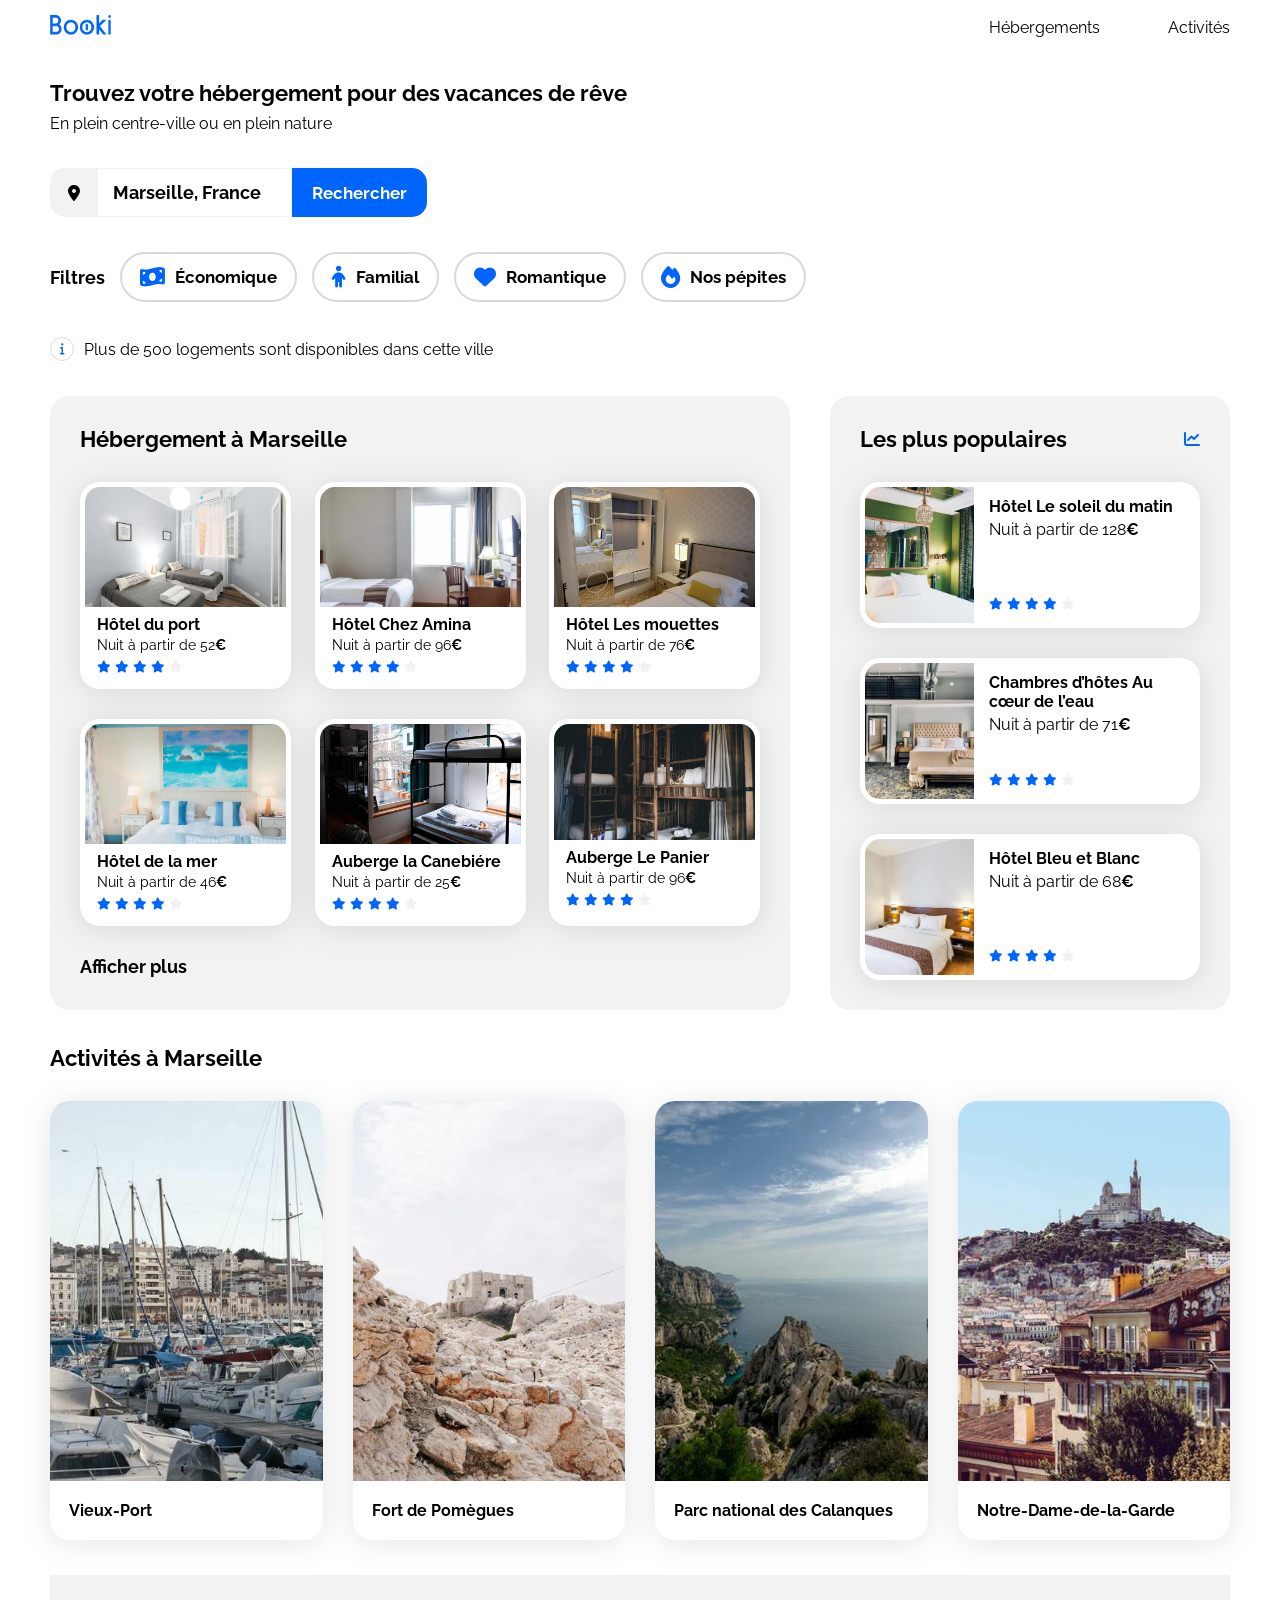
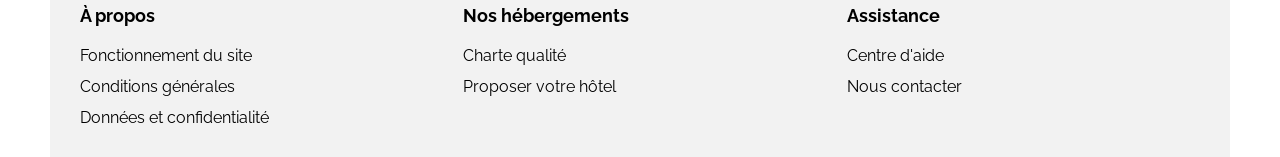
==== commit 72a4304a: "fixasion dernier bug" ====
--- a/index.html
+++ b/index.html
@@ -8,11 +8,15 @@
     <link rel="preconnect" href="https://fonts.gstatic.com" crossorigin />
     <link
       href="https://fonts.googleapis.com/css2?family=Raleway:wght@400;500;700&display=swap"
-      rel="stylesheet"/>
-    <link rel="stylesheet" href="https://cdnjs.cloudflare.com/ajax/libs/font-awesome/6.2.1/css/all.min.css"
+      rel="stylesheet"
+    />
+    <link
+      rel="stylesheet"
+      href="https://cdnjs.cloudflare.com/ajax/libs/font-awesome/6.2.1/css/all.min.css"
       integrity="sha512-MV7K8+y+gLIBoVD59lQIYicR65iaqukzvf/nwasF0nqhPay5w/9lJmVM2hMDcnK1OnMGCdVK+iQrJ7lzPJQd1w=="
       crossorigin="anonymous"
-      referrerpolicy="no-referrer"/>
+      referrerpolicy="no-referrer"
+    />
     <link rel="stylesheet" href="./css/style.css" />
   </head>
   <body>
@@ -28,51 +32,54 @@
       </header>
       <main>
         <section class="search-container">
-        <h1 class="section-title-h1">
-          Trouvez votre hébergement pour des vacances de rêve
-        </h1>
-        <p>En plein centre-ville ou en plein nature</p>
-        <form class="search-form">
-          <i class="fa-solid fa-location-dot"></i>
-          <input type="text" value="Marseille, France" />
-          <button type="submit">
-            <span>Rechercher</span>
-            <i class="fa-solid fa-magnifying-glass"></i>
-          </button>
-        </form>
-        <div class="filters">
-          <h2 class="filters-title">Filtres</h2>
-          <div class="filters-buttons">
-            <button class="filter-button" type="button">
-              <i class="fa-solid fa-money-bill-wave"></i>
-              <span>Économique</span>
+          <h1 class="section-title-h1">
+            Trouvez votre hébergement pour des vacances de rêve
+          </h1>
+          <p>En plein centre-ville ou en plein nature</p>
+          <form class="search-form">
+            <i class="fa-solid fa-location-dot"></i>
+            <input type="text" value="Marseille, France" />
+            <button type="submit">
+              <span>Rechercher</span>
+              <i class="fa-solid fa-magnifying-glass"></i>
             </button>
-            <button class="filter-button" type="button">
-              <i class="fa-solid fa-child"></i>
-              <span>Familial</span>
-            </button>
-            <button class="filter-button" type="button">
-              <i class="fa-solid fa-heart"></i>
-              <span>Romantique</span>
-            </button>
-            <button class="filter-button" type="button">
-              <i class="fa-solid fa-fire"></i>
-              <span>Nos pépites</span>
-            </button>
+          </form>
+          <div class="filters">
+            <h2 class="filters-title">Filtres</h2>
+            <div class="filters-buttons">
+              <button class="filter-button" type="button">
+                <i class="fa-solid fa-money-bill-wave"></i>
+                <span>Économique</span>
+              </button>
+              <button class="filter-button" type="button">
+                <i class="fa-solid fa-child"></i>
+                <span>Familial</span>
+              </button>
+              <button class="filter-button" type="button">
+                <i class="fa-solid fa-heart"></i>
+                <span>Romantique</span>
+              </button>
+              <button class="filter-button" type="button">
+                <i class="fa-solid fa-fire"></i>
+                <span>Nos pépites</span>
+              </button>
+            </div>
           </div>
-        </div>
-        <p class="info">
-          <i class="fa-solid fa-info"></i>
-          Plus de 500 logements sont disponibles dans cette ville
-        </p>
-      </section>
+          <p class="info">
+            <i class="fa-solid fa-info"></i>
+            Plus de 500 logements sont disponibles dans cette ville
+          </p>
+        </section>
         <div class="hebergements-and-populaires">
           <section class="hebergements" id="hebergements">
-            <h2 class="section-title">Hebérgements à Marseille</h2>
+            <h2 class="section-title">Hébergement à Marseille</h2>
             <div class="hebergements-cards">
               <a href="#">
                 <article class="card">
-                  <img src="images/hebergements/fred-kleber.jpg" alt="Image de la chambre d'hôtel montrant un lit"/>
+                  <img
+                    src="images/hebergements/fred-kleber.jpg"
+                    alt="Image de la chambre d'hôtel montrant un lit"
+                  />
                   <div class="card-content">
                     <div class="card-txt">
                       <h3 class="card-title">Hôtel du port</h3>
@@ -85,15 +92,21 @@
                       <i class="fa-xs fa-solid fa-star" aria-hidden="true"></i>
                       <i class="fa-xs fa-solid fa-star" aria-hidden="true"></i>
                       <i class="fa-xs fa-solid fa-star" aria-hidden="true"></i>
-                      <i class="fa-xs fa-solid fa-star neutral-star" aria-hidden="true"></i>
-                      <span class="sr-only">Note de 4 sur 5</span>
-                    </div>
-                  </div>
-                </article>
-              </a>
-              <a href="#">
-                <article class="card">
-                  <img src="./images/hebergements/febrian-zakaria.jpg" alt="Image de la chambre d'hôtel montrant un lit"/>
+                      <i
+                        class="fa-xs fa-solid fa-star neutral-star"
+                        aria-hidden="true"
+                      ></i>
+                      <span class="sr-only">Note de 4 sur 5</span>
+                    </div>
+                  </div>
+                </article>
+              </a>
+              <a href="#">
+                <article class="card">
+                  <img
+                    src="./images/hebergements/febrian-zakaria.jpg"
+                    alt="Image de la chambre d'hôtel montrant un lit"
+                  />
                   <div class="card-content">
                     <div class="card-txt">
                       <h3 class="card-title">Hôtel Chez Amina</h3>
@@ -106,15 +119,21 @@
                       <i class="fa-xs fa-solid fa-star" aria-hidden="true"></i>
                       <i class="fa-xs fa-solid fa-star" aria-hidden="true"></i>
                       <i class="fa-xs fa-solid fa-star" aria-hidden="true"></i>
-                      <i class="fa-xs fa-solid fa-star neutral-star" aria-hidden="true"></i>
-                      <span class="sr-only">Note de 4 sur 5</span>
-                    </div>
-                  </div>
-                </article>
-              </a>
-              <a href="#">
-                <article class="card">
-                  <img src="./images/hebergements/reisetopia.jpg" alt="Image de la chambre d'hôtel montrant un lit"/>
+                      <i
+                        class="fa-xs fa-solid fa-star neutral-star"
+                        aria-hidden="true"
+                      ></i>
+                      <span class="sr-only">Note de 4 sur 5</span>
+                    </div>
+                  </div>
+                </article>
+              </a>
+              <a href="#">
+                <article class="card">
+                  <img
+                    src="./images/hebergements/reisetopia.jpg"
+                    alt="Image de la chambre d'hôtel montrant un lit"
+                  />
                   <div class="card-content">
                     <div class="card-txt">
                       <h3 class="card-title">Hôtel Les mouettes</h3>
@@ -127,15 +146,21 @@
                       <i class="fa-xs fa-solid fa-star" aria-hidden="true"></i>
                       <i class="fa-xs fa-solid fa-star" aria-hidden="true"></i>
                       <i class="fa-xs fa-solid fa-star" aria-hidden="true"></i>
-                      <i class="fa-xs fa-solid fa-star neutral-star" aria-hidden="true"></i>
-                      <span class="sr-only">Note de 4 sur 5</span>
-                    </div>
-                  </div>
-                </article>
-              </a>
-              <a href="#">
-                <article class="card">
-                  <img src="./images/hebergements/annie-spratt.jpg" alt="Image de la chambre d'hôtel montrant un lit"/>
+                      <i
+                        class="fa-xs fa-solid fa-star neutral-star"
+                        aria-hidden="true"
+                      ></i>
+                      <span class="sr-only">Note de 4 sur 5</span>
+                    </div>
+                  </div>
+                </article>
+              </a>
+              <a href="#">
+                <article class="card">
+                  <img
+                    src="./images/hebergements/annie-spratt.jpg"
+                    alt="Image de la chambre d'hôtel montrant un lit"
+                  />
                   <div class="card-content">
                     <div class="card-txt">
                       <h3 class="card-title">Hôtel de la mer</h3>
@@ -148,15 +173,21 @@
                       <i class="fa-xs fa-solid fa-star" aria-hidden="true"></i>
                       <i class="fa-xs fa-solid fa-star" aria-hidden="true"></i>
                       <i class="fa-xs fa-solid fa-star" aria-hidden="true"></i>
-                      <i class="fa-xs fa-solid fa-star neutral-star" aria-hidden="true"></i>
-                      <span class="sr-only">Note de 4 sur 5</span>
-                    </div>
-                  </div>
-                </article>
-              </a>
-              <a href="#">
-                <article class="card">
-                  <img src="./images/hebergements/marcus-loke.jpg" alt="Image de la chambre d'hôtel montrant un lit"/>
+                      <i
+                        class="fa-xs fa-solid fa-star neutral-star"
+                        aria-hidden="true"
+                      ></i>
+                      <span class="sr-only">Note de 4 sur 5</span>
+                    </div>
+                  </div>
+                </article>
+              </a>
+              <a href="#">
+                <article class="card">
+                  <img
+                    src="./images/hebergements/marcus-loke.jpg"
+                    alt="Image de la chambre d'hôtel montrant un lit"
+                  />
                   <div class="card-content">
                     <div class="card-txt">
                       <h3 class="card-title">Auberge la Canebiére</h3>
@@ -169,15 +200,21 @@
                       <i class="fa-xs fa-solid fa-star" aria-hidden="true"></i>
                       <i class="fa-xs fa-solid fa-star" aria-hidden="true"></i>
                       <i class="fa-xs fa-solid fa-star" aria-hidden="true"></i>
-                      <i class="fa-xs fa-solid fa-star neutral-star" aria-hidden="true"></i>
-                      <span class="sr-only">Note de 4 sur 5</span>
-                    </div>
-                  </div>
-                </article>
-              </a>
-              <a href="#">
-                <article class="card">
-                  <img src="./images/hebergements/nicate-lee.jpg" alt="Image de la chambre d'hôtel montrant un lit"/>
+                      <i
+                        class="fa-xs fa-solid fa-star neutral-star"
+                        aria-hidden="true"
+                      ></i>
+                      <span class="sr-only">Note de 4 sur 5</span>
+                    </div>
+                  </div>
+                </article>
+              </a>
+              <a href="#">
+                <article class="card">
+                  <img
+                    src="./images/hebergements/nicate-lee.jpg"
+                    alt="Image de la chambre d'hôtel montrant un lit"
+                  />
                   <div class="card-content">
                     <div class="card-txt">
                       <h3 class="card-title">Auberge Le Panier</h3>
@@ -190,7 +227,10 @@
                       <i class="fa-xs fa-solid fa-star" aria-hidden="true"></i>
                       <i class="fa-xs fa-solid fa-star" aria-hidden="true"></i>
                       <i class="fa-xs fa-solid fa-star" aria-hidden="true"></i>
-                      <i class="fa-xs fa-solid fa-star neutral-star" aria-hidden="true"></i>
+                      <i
+                        class="fa-xs fa-solid fa-star neutral-star"
+                        aria-hidden="true"
+                      ></i>
                       <span class="sr-only">Note de 4 sur 5</span>
                     </div>
                   </div>
@@ -207,7 +247,10 @@
             <div class="populaires-cards">
               <a href="#">
                 <article class="card">
-                  <img src="./images/hebergements/emile-guillemot.jpg" alt="Image de la chambre d'hôtel montrant un lit"/>
+                  <img
+                    src="./images/hebergements/emile-guillemot.jpg"
+                    alt="Image de la chambre d'hôtel montrant un lit"
+                  />
                   <div class="card-content">
                     <div class="card-txt">
                       <h3 class="card-title">Hôtel Le soleil du matin</h3>
@@ -220,15 +263,21 @@
                       <i class="fa-xs fa-solid fa-star" aria-hidden="true"></i>
                       <i class="fa-xs fa-solid fa-star" aria-hidden="true"></i>
                       <i class="fa-xs fa-solid fa-star" aria-hidden="true"></i>
-                      <i class="fa-xs fa-solid fa-star neutral-star" aria-hidden="true"></i>
-                      <span class="sr-only">Note de 4 sur 5</span>
-                    </div>
-                  </div>
-                </article>
-              </a>
-              <a href="#">
-                <article class="card">
-                  <img src="./images/hebergements/aw-creative.jpg" alt="Image de la chambre d'hôtel montrant un lit"/>
+                      <i
+                        class="fa-xs fa-solid fa-star neutral-star"
+                        aria-hidden="true"
+                      ></i>
+                      <span class="sr-only">Note de 4 sur 5</span>
+                    </div>
+                  </div>
+                </article>
+              </a>
+              <a href="#">
+                <article class="card">
+                  <img
+                    src="./images/hebergements/aw-creative.jpg"
+                    alt="Image de la chambre d'hôtel montrant un lit"
+                  />
                   <div class="card-content">
                     <div class="card-txt">
                       <h3 class="card-title">
@@ -243,15 +292,21 @@
                       <i class="fa-xs fa-solid fa-star" aria-hidden="true"></i>
                       <i class="fa-xs fa-solid fa-star" aria-hidden="true"></i>
                       <i class="fa-xs fa-solid fa-star" aria-hidden="true"></i>
-                      <i class="fa-xs fa-solid fa-star neutral-star" aria-hidden="true"></i>
-                      <span class="sr-only">Note de 4 sur 5</span>
-                    </div>
-                  </div>
-                </article>
-              </a>
-              <a href="#">
-                <article class="card">
-                  <img src="./images/hebergements/febrian-zakaria2.jpg" alt="Image de la chambre d'hôtel montrant un lit"/>
+                      <i
+                        class="fa-xs fa-solid fa-star neutral-star"
+                        aria-hidden="true"
+                      ></i>
+                      <span class="sr-only">Note de 4 sur 5</span>
+                    </div>
+                  </div>
+                </article>
+              </a>
+              <a href="#">
+                <article class="card">
+                  <img
+                    src="./images/hebergements/febrian-zakaria2.jpg"
+                    alt="Image de la chambre d'hôtel montrant un lit"
+                  />
                   <div class="card-content">
                     <div class="card-txt">
                       <h3 class="card-title">Hôtel Bleu et Blanc</h3>
@@ -264,7 +319,10 @@
                       <i class="fa-xs fa-solid fa-star" aria-hidden="true"></i>
                       <i class="fa-xs fa-solid fa-star" aria-hidden="true"></i>
                       <i class="fa-xs fa-solid fa-star" aria-hidden="true"></i>
-                      <i class="fa-xs fa-solid fa-star neutral-star" aria-hidden="true"></i>
+                      <i
+                        class="fa-xs fa-solid fa-star neutral-star"
+                        aria-hidden="true"
+                      ></i>
                       <span class="sr-only">Note de 4 sur 5</span>
                     </div>
                   </div>
@@ -278,25 +336,37 @@
           <div class="activities-cards">
             <a href="#">
               <article class="activity-card">
-                <img src="images/activites/reno-laithienne.jpg" alt="Vieux-Port de Marseille"/>
+                <img
+                  src="images/activites/reno-laithienne.jpg"
+                  alt="Vieux-Port de Marseille"
+                />
                 <h3 class="card-title">Vieux-Port</h3>
               </article>
             </a>
-             <a href="#">
+            <a href="#">
               <article class="activity-card">
-                <img src="images/activites/paul-hermann.jpg" alt="Fort de Pomègues"/>
+                <img
+                  src="images/activites/paul-hermann.jpg"
+                  alt="Fort de Pomègues"
+                />
                 <h3 class="card-title">Fort de Pomègues</h3>
               </article>
-            </a>    
+            </a>
             <a href="#">
               <article class="activity-card">
-                <img src="images/activites/kilyan-sockalingum.jpg" alt="Parc national des Calanques"/>
+                <img
+                  src="images/activites/kilyan-sockalingum.jpg"
+                  alt="Parc national des Calanques"
+                />
                 <h3 class="card-title">Parc national des Calanques</h3>
               </article>
-            </a>    
+            </a>
             <a href="#">
               <article class="activity-card">
-                <img src="images/activites/florian-wehde.jpg" alt="Notre-Dame-de-la-Garde"/>
+                <img
+                  src="images/activites/florian-wehde.jpg"
+                  alt="Notre-Dame-de-la-Garde"
+                />
                 <h3 class="card-title">Notre-Dame-de-la-Garde</h3>
               </article>
             </a>
@@ -305,21 +375,21 @@
       </main>
       <footer>
         <div class="footer-column">
-          <h2>À propos</h2>  
+          <h2>À propos</h2>
           <a href="#">Fonctionnement du site</a>
           <a href="#">Conditions générales</a>
           <a href="#">Données et confidentialité</a>
-      </div>  
-      <div class="footer-column">
-          <h2>Nos hébergements</h2>  
+        </div>
+        <div class="footer-column">
+          <h2>Nos hébergements</h2>
           <a href="#">Charte qualité</a>
           <a href="#">Proposer votre hôtel</a>
-      </div>  
-      <div class="footer-column">
-          <h2>Assistance</h2>  
+        </div>
+        <div class="footer-column">
+          <h2>Assistance</h2>
           <a href="#">Centre d'aide</a>
           <a href="#">Nous contacter</a>
-      </div>
+        </div>
       </footer>
     </div>
   </body>
--- a/css/style.css
+++ b/css/style.css
@@ -1,736 +1,850 @@
 /****** General ***********/
 * {
-    box-sizing: border-box;
-    font-family: "Raleway", sans-serif;
-  }
-  
-  :root {
-    --main-color: #0065fc;
-    --main-bg-color: #f2f2f2;
-    --filter-bg-color: #deebff;
-  }
-  
-  body {
-    display: flex;
-    justify-content: center;
-    margin: 0;
-  }
-  
+  box-sizing: border-box;
+  font-family: "Raleway", sans-serif;
+}
+
+:root {
+  --main-color: #0065fc;
+  --main-bg-color: #f2f2f2;
+  --filter-bg-color: #deebff;
+}
+
+body {
+  display: flex;
+  justify-content: center;
+  margin: 0;
+}
+
+.main-container {
+  width: 100%;
+  max-width: 1440px;
+  padding: 0 50px;
+  box-sizing: border-box;
+}
+
+a {
+  color: inherit;
+  text-decoration: none;
+}
+
+header {
+  display: flex;
+  justify-content: space-between;
+  align-items: center;
+}
+
+header img,
+.logo {
+  max-width: 61px;
+  height: auto;
+}
+
+#menu {
+  display: flex;
+  gap: 68px;
+  list-style: none;
+  height: 50px;
+  margin: 0;
+  padding: 0;
+}
+
+#menu a {
+  display: flex;
+  align-items: flex-start;
+  padding-top: 16px;
+  border-top: 2px solid transparent;
+}
+
+#menu a:hover {
+  color: var(--main-color);
+  border-top: 2px solid var(--main-color);
+}
+
+/****** Search ***********/
+.search-container {
+  padding: 0;
+  margin-top: 30px;
+}
+
+.section-title-h1 {
+  font-size: 22px;
+  font-weight: 700;
+  margin: 0 0 8px 0;
+}
+
+.search-container > p {
+  margin: 0 0 35px 0;
+  font-size: 16px;
+}
+
+.search-form {
+  display: flex;
+  align-items: center;
+  width: 377px;
+  height: 49px;
+  margin-bottom: 35px;
+}
+
+.search-form > i {
+  width: 50px;
+  height: 49px;
+  display: flex;
+  justify-content: center;
+  align-items: center;
+  background-color: var(--main-bg-color);
+  color: #000000;
+  border-radius: 15px 0 0 15px;
+}
+
+.search-form input {
+  height: 49px;
+  width: 195px;
+  padding: 0 15px;
+  border: 1px solid var(--main-bg-color);
+  box-sizing: border-box;
+  font-size: 18px;
+  font-weight: 700;
+}
+
+.search-form button {
+  height: 49px;
+  padding: 0 20px;
+  border: none;
+  background-color: var(--main-color);
+  color: white;
+  border-radius: 0 15px 15px 0;
+  font-size: 17px;
+  font-weight: 700;
+  cursor: pointer;
+}
+
+.search-form button i {
+  display: none;
+}
+
+.filters {
+  display: flex;
+  align-items: center;
+  gap: 15px;
+  margin-bottom: 35px;
+}
+
+.filters-title {
+  margin: 0;
+  font-size: 18px;
+  font-weight: 700;
+}
+
+.filters-buttons {
+  display: flex;
+  flex-wrap: wrap;
+  gap: 15px;
+}
+
+.filter-button {
+  display: flex;
+  align-items: center;
+  gap: 10px;
+  height: 50px;
+  padding: 0 18px;
+  border: 2px solid #d9d9d9;
+  border-radius: 25px;
+  background-color: white;
+  font-family: inherit;
+  font-size: 17px;
+  font-weight: 700;
+  cursor: pointer;
+  transition: background-color 0.2s ease;
+}
+
+.filter-button .fa-solid {
+  color: var(--main-color);
+  font-size: 22px;
+}
+
+.filter-button:hover {
+  background-color: var(--filter-bg-color);
+}
+
+.info {
+  display: flex;
+  align-items: center;
+  gap: 10px;
+  margin-bottom: 35px;
+}
+
+.info .fa-solid {
+  display: flex;
+  justify-content: center;
+  align-items: center;
+  width: 24px;
+  height: 24px;
+  min-width: 24px;
+  flex-shrink: 0;
+  border: 1px solid #d9d9d9;
+  border-radius: 50%;
+  font-size: 12px;
+  color: var(--main-color);
+}
+
+.section-title {
+  margin: 0;
+  font-size: 22px;
+}
+
+.card {
+  background-color: white;
+  border-radius: 20px;
+  padding: 5px;
+  filter: drop-shadow(0px 3px 15px rgba(0, 0, 0, 0.1));
+}
+
+.card img {
+  object-fit: cover;
+}
+
+.card-title {
+  font-size: 16px;
+}
+
+.card-rating {
+  color: var(--main-color);
+}
+
+.card-rating .neutral-star {
+  color: var(--main-bg-color);
+}
+
+.euro {
+  font-weight: 700;
+}
+
+/****** Hebergements And Populaires ***********/
+.hebergements-and-populaires {
+  display: flex;
+  justify-content: space-between;
+  gap: 40px;
+  margin-bottom: 35px;
+}
+
+.hebergements-and-populaires section {
+  background-color: var(--main-bg-color);
+  border-radius: 20px;
+  padding: 30px;
+  box-sizing: border-box;
+}
+
+/****** Hebergements ***********/
+.hebergements {
+  width: 65%;
+}
+
+.hebergements-cards {
+  display: flex;
+  flex-wrap: wrap;
+  justify-content: space-between;
+  row-gap: 30px;
+  margin-top: 30px;
+}
+
+.hebergements-cards a {
+  width: 31%;
+}
+
+.hebergements-cards .card {
+  display: flex;
+  flex-direction: column;
+  width: 100%;
+  height: 207px;
+  padding: 5px;
+  box-sizing: border-box;
+}
+
+.hebergements-cards .card img {
+  width: 100%;
+  height: 120px;
+  object-fit: cover;
+  border-radius: 15px 15px 0 0;
+}
+
+.hebergements-cards .card-content {
+  display: flex;
+  flex-direction: column;
+  justify-content: space-between;
+  flex: 1;
+  padding: 8px 12px 12px 12px;
+  box-sizing: border-box;
+}
+
+.hebergements-cards .card-title {
+  margin: 0 0 3px 0;
+  font-size: 16px;
+  line-height: 1.2;
+}
+
+.hebergements-cards .card-subtitle {
+  margin: 0;
+  font-size: 14px;
+}
+
+.hebergements-cards .card-rating {
+  margin-top: auto;
+  padding-top: 4px;
+}
+
+.show-more {
+  display: inline-block;
+  margin-top: 30px;
+  font-size: 18px;
+  font-weight: 700;
+}
+
+/****** Populaires ***********/
+.populaires {
+  width: 35%;
+}
+
+.populaires-title {
+  display: flex;
+  justify-content: space-between;
+  align-items: center;
+}
+
+.populaires-cards {
+  display: flex;
+  flex-direction: column;
+  gap: 30px;
+  margin-top: 30px;
+}
+
+.populaires-cards .card {
+  display: flex;
+  height: 146px;
+  margin-top: 0;
+}
+
+.populaires-cards img {
+  width: 33%;
+  height: 100%;
+  border-top-left-radius: 15px;
+  border-bottom-left-radius: 15px;
+}
+
+.populaires-cards .card-content {
+  width: 67%;
+  padding: 10px 15px;
+  display: flex;
+  flex-direction: column;
+  justify-content: space-between;
+  box-sizing: border-box;
+}
+
+.populaires-cards .card-title {
+  margin: 0 0 4px 0;
+}
+
+.populaires-cards .card-subtitle {
+  margin: 0;
+}
+
+.populaires-cards .card-rating {
+  margin-bottom: 0;
+}
+
+.fa-solid {
+  color: var(--main-color);
+}
+
+/****** Activities ***********/
+.activities {
+  display: flex;
+  flex-direction: column;
+  gap: 30px;
+  margin-bottom: 35px;
+  padding: 0;
+}
+
+.activities-cards {
+  display: flex;
+  justify-content: space-between;
+  gap: 30px;
+}
+
+.activities-cards > a {
+  width: calc((100% - 90px) / 4);
+}
+
+.activity-card {
+  display: flex;
+  flex-direction: column;
+  height: 439px;
+  border-radius: 20px;
+  background-color: white;
+  filter: drop-shadow(0 3px 15px rgba(0, 0, 0, 0.1));
+  overflow: hidden;
+}
+
+.activity-card img {
+  width: 100%;
+  height: 380px;
+  object-fit: cover;
+}
+
+.activity-card .card-title {
+  display: flex;
+  align-items: center;
+  flex: 1;
+  margin: 0;
+  padding: 0 19px;
+  box-sizing: border-box;
+  font-size: 16px;
+  font-weight: 700;
+}
+
+/****** Footer ***********/
+footer {
+  display: flex;
+  gap: 30px;
+  margin-top: 35px;
+  padding: 30px;
+  background-color: var(--main-bg-color);
+}
+
+.footer-column {
+  display: flex;
+  flex-direction: column;
+  gap: 12px;
+  width: calc((100% - 60px) / 3);
+}
+
+.footer-column h2 {
+  margin: 0 0 8px;
+  font-size: 18px;
+}
+
+.footer-column a {
+  font-size: 16px;
+}
+
+/****** Media queries ***********/
+/* Medium devices (tablets, less/equal than 1133px) */
+@media (min-width: 768px) and (max-width: 1133px) {
   .main-container {
-    width: 100%;
-    max-width: 1440px;
     padding: 0 50px;
-    box-sizing: border-box;
-  }
-  
-  a {
-    color: inherit;
-    text-decoration: none;
-  }
-  
-  header {
-    display: flex;
-    justify-content: space-between;
-    align-items: center;
-  }
-  
-  header img,
-  .logo {
-    max-width: 80px;
-    height: auto;
-    margin-top: 10px;
-  }
-  
-  #menu {
-    display: flex;
-    gap: 68px;
-    list-style: none;
-    margin: 0;
-  }
-  
-  #menu a {
-    display: flex;
-    align-items: center;
-    height: 100%;
-    padding-top: 16px;
-    border-top: 2px solid transparent;
-  }
-  
-  #menu a:hover {
-    color: #0065fc;
-    border-top: 2px #0065fc solid;
-  }
-  
-  /****** Search ***********/
-  .search-form {
-    display: flex;
-    align-items: center;
-    width: 377px;
-    height: 50px;
-    margin-top: 30px;
-  }
-  
-  .search-form > i {
-    width: 50px;
-    height: 49px;
-    display: flex;
-    justify-content: center;
-    align-items: center;
-    background-color: var(--main-bg-color);
-    color: #000000;
-    border-radius: 15px 0 0 15px;
-  }
-  
-  .search-form input {
-    height: 49px;
-    width: 195px;
-    padding: 0 15px;
-    border: 1px solid var(--main-bg-color);
-    box-sizing: border-box;
-    font-size: 18px;
-    font-weight: 700;
-  }
-  
-  .search-form button {
-    height: 49px;
-    padding: 0 20px;
-    border: none;
-    background-color: var(--main-color);
-    color: white;
-    border-radius: 0 15px 15px 0;
-    font-size: 17px;
-    font-weight: 700;
-    cursor: pointer;
-  }
-  
-  .search-form button i {
-    display: none;
-  }
-  
+  }
+
   .filters {
     display: flex;
-    align-items: center;
+    align-items: flex-start;
+    flex-direction: column;
     gap: 15px;
-    margin-top: 35px;
-  }
-  
-  .filters-title {
-    margin: 0;
-    font-size: 18px;
-  }
-  
+  }
+
   .filters-buttons {
-    display: flex;
-    flex-wrap: wrap;
-    gap: 15px;
-  }
-  
-  .filter-button {
-    display: flex;
-    align-items: center;
-    gap: 10px;
-    height: 50px;
-    padding: 0 18px;
-    border: 2px solid #d9d9d9;
-    border-radius: 25px;
-    background-color: white;
-    font-family: inherit;
-    font-size: 17px;
-    font-weight: 700;
-    cursor: pointer;
-    transition: background-color 0.2s ease;
-  }
-  
-  .filter-button .fa-solid {
-    color: var(--main-color);
-    font-size: 22px;
-  }
-  
-  .filter-button:hover {
-    background-color: var(--filter-bg-color);
-  }
-  
-  .fa-solid {
-    color: var(--main-color);
-  }
-  
-  .info {
-    display: flex;
-    align-items: center;
-    gap: 20px;
-    margin-top: 20px;
-    margin-bottom: 20px;
-  }
-  
-  .info .fa-solid {
-    display: flex;
-    justify-content: center;
-    align-items: center;
-    width: 32px;
-    height: 32px;
-    min-width: 32px;
-    flex-shrink: 0;
-    aspect-ratio: 1;
-    border: 1px solid #d9d9d9;
-    border-radius: 50%;
-    font-size: 14px;
-  }
-
-  .search-container { 
-    padding: 0 20px;
-  }
-  
-  .section-title-h1 {
-    font-size: 22px;
-    margin-bottom: 8px;
-  }
-  
-  .section-title {
-    margin: 0;
-    font-size: 22px;
-  }
-  
-  .card {
-    background-color: white;
-    border-radius: 20px;
-    padding: 5px;
-    filter: drop-shadow(0px 3px 15px rgba(0, 0, 0, 0.1));
-  }
-  
-  .card img {
-    object-fit: cover;
-  }
-  
-  .card-title {
-    font-size: 16px;
-  }
-  
-  .euro {
-    font-weight: 700;
-  }
-  
-  .neutral-star {
-    color: var(--main-bg-color);
-  }
-  
-  /****** Hebergements And Populaires ***********/
+    width: 100%;
+  }
+
   .hebergements-and-populaires {
     display: flex;
-    justify-content: space-between;
-  }
-  
-  .hebergements-and-populaires section {
-    background-color: var(--main-bg-color);
-    border-radius: 15px;
-    padding: 30px;
-    box-sizing: border-box;
-  }
-  
-  /****** Hebergements ***********/
-  .hebergements {
-    width: 65%;
-  }
-  
+    flex-direction: column;
+    gap: 50px;
+  }
+
+  .hebergements,
+  .populaires {
+    width: 100%;
+  }
+
+  .populaires {
+    margin-top: 0;
+  }
+
   .hebergements-cards {
     display: flex;
     flex-wrap: wrap;
     justify-content: space-between;
     row-gap: 30px;
-    margin-top: 30px;
-  }
-  
+  }
+
   .hebergements-cards a {
     width: 31.5%;
   }
-  
+
   .hebergements-cards .card {
-    display: flex;
-    flex-direction: column;
-    width: 100%;
-    height: 207px;
-    margin: 0;
+    height: 215px;
     padding: 5px;
     box-sizing: border-box;
   }
-  
+
   .hebergements-cards .card img {
-    width: 100%;
-    height: 124px;
+    height: 115px;
     object-fit: cover;
-    border-radius: 15px 15px 0 0;
-  }
-  
+  }
+
   .hebergements-cards .card-content {
+    display: flex;
+    flex-direction: column;
+    justify-content: space-between;
     flex: 1;
-    display: flex;
-    flex-direction: column;
+    padding: 8px 10px;
+    box-sizing: border-box;
+  }
+
+  .hebergements-cards .card-txt {
+    display: contents;
+  }
+
+  .hebergements-cards .card-title {
+    font-size: 14px;
+    line-height: 1.2;
+    margin: 0;
+  }
+
+  .hebergements-cards .card-subtitle {
+    font-size: 13px;
+    margin: 0;
+  }
+
+  .hebergements-cards .card-rating {
+    margin-top: 0;
+  }
+
+  .populaires-cards {
+    display: flex;
+    flex-direction: row;
     justify-content: space-between;
-    padding: 0 5px 5px;
-  }
-  
-  .hebergements-cards .card-title {
-    margin: 8px 0 4px;
-  }
-  
-  .hebergements-cards .card-subtitle {
-    margin: 0;
-  }
-  
-  .hebergements-cards .card-rating {
-    margin-top: auto;
-  }
-  
-  .show-more {
-    display: inline-block;
+    gap: 20px;
     margin-top: 30px;
-    font-size: 18px;
-    font-weight: 700;
-  }
-  
-  /****** Populaires ***********/
-  .populaires {
-    width: 32%;
-  }
-  
-  .populaires-title {
-    display: flex;
-    justify-content: space-between;
-    align-items: center;
-  }
-  
+  }
+
+  .populaires-cards a {
+    width: calc((100% - 40px) / 3);
+  }
+
   .populaires-cards .card {
     display: flex;
-    margin-top: 33px;
-  }
-  
+    height: 146px;
+    margin-top: 0;
+  }
+
   .populaires-cards img {
     width: 33%;
-    height: 136px;
-    border-top-left-radius: 20px;
-    border-bottom-left-radius: 20px;
-  }
-  
+    height: 100%;
+    object-fit: cover;
+  }
+
   .populaires-cards .card-content {
+    display: flex;
+    flex-direction: column;
+    justify-content: space-between;
     width: 67%;
     padding-left: 15px;
-    display: flex;
-    flex-direction: column;
-    justify-content: space-between;
-    box-sizing: border-box;
-  }
-  
+  }
+
   .populaires-cards .card-title {
     margin-top: 10px;
     margin-bottom: 4px;
-  }
-  
+    font-size: 14px;
+  }
+
   .populaires-cards .card-subtitle {
     margin: 0;
-  }
-  
+    font-size: 13px;
+  }
+
   .populaires-cards .card-rating {
     margin-bottom: 5px;
-  }
-  
+    font-size: 12px;
+  }
+
   .activities {
-    display: flex;
-    flex-direction: column;
-    gap: 30px;
-    margin-top: 40px 0;
-    padding: 0 20px;
-  }
-  
+    margin-bottom: 35px;
+  }
+
   .activities-cards {
     display: flex;
     justify-content: space-between;
-    gap: 30px;
-  }
-  
+    gap: 20px;
+  }
+
   .activities-cards > a {
-    width: calc((100% - 90px) / 4);
-  }
-  
+    width: calc((100% - 60px) / 4);
+  }
+
   .activity-card {
-    height: 439px;
-    overflow: hidden;
-    border-radius: 20px;
-    background-color: white;
-    filter: drop-shadow(0 3px 15px rgba(0, 0, 0, 0.1));
-  }
-  
+    height: 270px;
+  }
+
   .activity-card img {
     width: 100%;
-    height: 380px;
+    height: 210px;
     object-fit: cover;
   }
-  
+
   .activity-card .card-title {
-    margin: 0;
-    padding: 18px 19px;
-  }
-  
+    padding: 0 12px;
+    font-size: 14px;
+  }
+
   footer {
     display: flex;
     gap: 30px;
     margin-top: 35px;
-    padding: 20px;
-    background-color: var(--main-bg-color);
-  }
-  
+  }
+
   .footer-column {
-    display: flex;
-    flex-direction: column;
-    gap: 12px;
     width: calc((100% - 60px) / 3);
   }
-  
-  .footer-column h2 {
-    margin: 0 0 8px;
+}
+
+/* Small devices (phones, less than 768px) */
+@media (max-width: 767.98px) {
+  .main-container {
+    padding: 0;
+  }
+
+  header {
+    flex-direction: column;
+    align-items: center;
+    padding-top: 20px;
+    padding-bottom: 0;
+    width: 100%;
+  }
+
+  header nav {
+    width: 100%;
+  }
+
+  #menu {
+    display: flex;
+    width: 100%;
+    height: 50px;
+    margin: 20px 0 0;
+    padding: 0;
+    gap: 0;
+  }
+
+  #menu li {
+    width: 50%;
+    text-align: center;
+  }
+
+  #menu a {
+    display: flex;
+    align-items: center;
+    justify-content: center;
+    width: 100%;
+    height: 100%;
+    padding: 0;
+    border-top: none;
+    border-bottom: 2px solid var(--main-bg-color);
+  }
+
+  #menu a:hover {
+    color: var(--main-color);
+    border-top: none;
+    border-bottom-color: var(--main-color);
+  }
+
+  .section-title-h1 {
+    margin-top: 30px;
+  }
+
+  .search-form {
+    width: 100%;
+  }
+
+  .search-container {
+    padding: 0 20px 25px;
+  }
+
+  .search-form input {
+    width: calc(100% - 100px);
+    min-width: 0;
+    padding: 0 12px;
+    font-size: 16px;
+  }
+
+  .search-form button {
+    display: flex;
+    align-items: center;
+    justify-content: center;
+    width: 50px;
+    padding: 0;
+    border-radius: 15px;
+  }
+
+  .search-form button span {
+    display: none;
+  }
+
+  .search-form button i {
+    display: inline;
+    color: white;
+  }
+
+  .filters {
+    flex-direction: column;
+    align-items: flex-start;
+    gap: 15px;
+    margin-top: 30px;
+  }
+
+  .filters-buttons {
+    display: flex;
+    flex-wrap: wrap;
+    width: 100%;
+    gap: 10px;
+  }
+
+  .filter-button {
+    width: calc(50% - 5px);
+    height: 48px;
+    padding: 0 12px;
+    font-size: 14px;
+  }
+
+  .filter-button .fa-solid {
     font-size: 18px;
-  }
-  
-  .footer-column a {
+    margin-right: 5px;
+  }
+
+  .hebergements-and-populaires {
+    flex-direction: column-reverse;
+    gap: 35px;
+  }
+
+  .hebergements-and-populaires section {
+    width: 100%;
+    padding: 25px 20px;
+    border-radius: 0;
+  }
+
+  .hebergements-and-populaires .hebergements {
+    background-color: white;
+  }
+
+  .hebergements-cards {
+    flex-direction: column;
+    gap: 15px;
+    margin-top: 20px;
+  }
+
+  .hebergements-cards a {
+    width: 100%;
+  }
+
+  .hebergements-cards .card {
+    height: 200px;
+    padding: 5px;
+  }
+
+  .hebergements-cards .card img {
+    height: 115px;
+    object-fit: cover;
+  }
+
+  .hebergements-cards .card-content {
+    padding: 8px 12px 10px 12px;
+  }
+
+  .hebergements-cards .card-title {
     font-size: 16px;
-  }
-  
-  /* Le code ci-dessous correspond à la version responsive uniquement */
-  
-  /****** Media queries ***********/
-  /* Medium devices (tablets, less/equal than 1024px) */
-  @media (min-width: 768px) and (max-width: 1133px) {
-    .main-container {
-      padding: 0 50px;
-    }
-  
-    .filters {
-      display: flex;
-      align-items: flex-start;
-      flex-direction: column;
-      gap: 15px;
-    }
-  
-    .filters-buttons {
-      width: 100%;
-    }
-  
-    .hebergements-and-populaires {
-      display: flex;
-      flex-direction: column;
-      gap: 50px;
-    }
-  
-    .hebergements,
-    .populaires {
-      width: 100%;
-    }
-  
-    .populaires {
-      margin-top: 0;
-    }
-  
-    .hebergements-cards {
-      display: flex;
-      flex-wrap: wrap;
-      justify-content: space-between;
-      row-gap: 30px;
-    }
-  
-    .hebergements-cards a {
-      width: 31.5%;
-    }
-  
-    .populaires-cards {
-      display: flex;
-      flex-direction: row;
-      justify-content: space-between;
-      gap: 20px;
-      margin-top: 30px;
-    }
-  
-    .populaires-cards a {
-      width: calc((100% - 40px) / 3);
-    }
-  
-    .populaires-cards .card {
-      display: flex;
-      height: 146px;
-      margin-top: 0;
-    }
-  
-    .populaires-cards img {
-      width: 33%;
-      height: 136px;
-      object-fit: cover;
-    }
-  
-    .populaires-cards .card-content {
-      display: flex;
-      flex-direction: column;
-      justify-content: space-between;
-      width: 67%;
-      padding-left: 15px;
-    }
-  
-    .populaires-cards .card-title {
-      margin-top: 10px;
-      margin-bottom: 4px;
-      font-size: 14px;
-    }
-  
-    .populaires-cards .card-subtitle {
-      margin: 0;
-      font-size: 13px;
-    }
-  
-    .populaires-cards .card-rating {
-      margin-bottom: 5px;
-      font-size: 12px;
-    }
-  
-    .activities {
-      margin-top: 40px;
-    }
-  
-    .activities-cards {
-      display: flex;
-      justify-content: space-between;
-      gap: 20px;
-    }
-  
-    .activities-cards > a {
-      width: calc((100% - 60px) / 4);
-    }
-  
-    .activity-card {
-      height: 270px;
-    }
-  
-    .activity-card img {
-      width: 100%;
-      height: 210px;
-      object-fit: cover;
-    }
-  
-    .activity-card .card-title {
-      margin: 0;
-      padding: 18px 12px;
-      font-size: 14px;
-    }
-  
-    footer {
-      display: flex;
-      gap: 30px;
-      margin-top: 35px;
-    }
-  
-    .footer-column {
-      width: calc((100% - 60px) / 3);
-    }
-  }
-  
-  /* Small devices (phones, less than 768px) */
-  @media (max-width: 767.98px) {
-    .main-container {
-      padding: 0;
-    }
-  
-    header {
-      flex-direction: column;
-      align-items: center;
-      padding-top: 20px;
-      padding-bottom: 0;
-      width: 100%;
-    }
-
-    header nav {
-      width: 100%;
-    }
-  
-    .menu-header {
-      margin: 0;
-    }
-  
-    #menu {
-      display: flex;
-      width: 100%;
-      height: 50px;
-      margin: 20px 0 0;
-      padding: 0;
-      gap: 0;
-    }
-  
-    #menu li {
-      width: 50%;
-      text-align: center;
-    }
-  
-    #menu a {
-      display: flex;
-      align-items: center;
-      justify-content: center;
-      width: 100%;
-      height: 100%;
-      padding: 0;
-      border-top: none;
-      border-bottom: 2px solid var(--main-bg-color);
-    }
-  
-    #menu a:hover {
-      color: var(--main-color);
-      border-top: none;
-      border-bottom-color: var(--main-color);
-    }
-
-    .section-title-h1 {
-      margin-top: 30px;
-    }
-  
-    .search-form {
-      width: 100%;
-    }
-    
-    .search-container {
-      padding: 0 20px 25px;
-    }
-  
-    .search-form input {
-      width: calc(100% - 100px);
-      min-width: 0;
-      padding: 0 12px;
-      font-size: 16px;
-    }
-  
-    .search-form button {
-      display: flex;
-      align-items: center;
-      justify-content: center;
-      width: 50px;
-      padding: 0;
-    }
-  
-    .search-form button span {
-      display: none;
-    }
-  
-    .search-form button i {
-      display: inline;
-      color: white;
-    }
-  
-    .filters {
-      flex-direction: column;
-      align-items: flex-start;
-      gap: 15px;
-      margin-top: 30px;
-    }
-  
-    .filters-buttons {
-      width: 100%;
-      gap: 10px;
-    }
-  
-    .filter-button {
-      width: calc(50% - 5px);
-      justify-content: center;
-    }
-  
-    .filter-button .fa-solid {
-      font-size: 18px;
-    }
-  
-    .hebergements-and-populaires {
-      flex-direction: column-reverse;
-      gap: 35px;
-    }
-  
-    .hebergements-and-populaires section {
-      width: 100%;
-      padding: 25px 20px;
-      border-radius: 0;
-    }
-  
-    .hebergements-and-populaires .hebergements {
-      background-color: white;
-    }
-  
-    .hebergements-cards {
-      flex-direction: column;
-      gap: 15px;
-      margin-top: 20px;
-    }
-  
-    .hebergements-cards a {
-      width: 100%;
-    }
-  
-    .hebergements-cards .card {
-      height: auto;
-    }
-  
-    .show-more {
-      margin-top: 20px;
-    }
-  
-    .populaires-cards {
-      display: flex;
-      flex-direction: column;
-      gap: 15px;
-      margin-top: 20px;
-    }
-  
-    .populaires-cards a {
-      width: 100%;
-    }
-  
-    .populaires-cards .card {
-      height: 146px;
-      margin-top: 0;
-    }
-  
-    .populaires-cards img {
-      height: 136px;
-    }
-  
-    .activities {
-      gap: 20px;
-      margin: 60px 0 65px;
-    }
-  
-    .activities-cards {
-      flex-direction: column;
-      gap: 15px;
-    }
-  
-    .activities-cards > a {
-      width: 100%;
-    }
-  
-    .activity-card {
-      display: flex;
-      flex-direction: column;
-      height: auto;
-    }
-  
-    .activity-card img {
-      width: 100%;
-      height: 140px;
-      object-fit: cover;
-    }
-  
-    .activity-card .card-title {
-      display: flex;
-      align-items: center;
-      padding: 15px;
-    }
-  
-    footer {
-      flex-direction: column;
-      gap: 35px;
-      margin: 0;
-      padding: 30px;
-    }
-  
-    .footer-column {
-      width: 100%;
-    }
-  }
+    margin: 0 0 4px 0;
+  }
+
+  .hebergements-cards .card-subtitle {
+    font-size: 14px;
+    margin: 0 0 6px 0;
+  }
+
+  .hebergements-cards .card-rating {
+    margin-top: auto;
+  }
+
+  .show-more {
+    margin-top: 20px;
+  }
+
+  .populaires-cards {
+    display: flex;
+    flex-direction: column;
+    gap: 15px;
+    margin-top: 20px;
+  }
+
+  .populaires-cards a {
+    width: 100%;
+  }
+
+  .populaires-cards .card {
+    display: flex;
+    flex-direction: row;
+    height: 146px;
+    margin-top: 0;
+  }
+
+  .populaires-cards img {
+    width: 33%;
+    height: 100%;
+    object-fit: cover;
+    border-top-left-radius: 15px;
+    border-bottom-left-radius: 15px;
+    border-top-right-radius: 0;
+  }
+
+  .populaires-cards .card-content {
+    width: 67%;
+    padding: 10px 15px;
+    display: flex;
+    flex-direction: column;
+    justify-content: space-between;
+    box-sizing: border-box;
+  }
+
+  .activities {
+    gap: 20px;
+    margin: 60px 0 65px;
+    padding: 0 20px;
+  }
+
+  .activities-cards {
+    flex-direction: column;
+    gap: 15px;
+  }
+
+  .activities-cards > a {
+    width: 100%;
+  }
+
+  .activity-card {
+    display: flex;
+    flex-direction: column;
+    height: 200px;
+  }
+
+  .activity-card img {
+    width: 100%;
+    height: 140px;
+    object-fit: cover;
+  }
+
+  .activity-card .card-title {
+    display: flex;
+    align-items: center;
+    padding: 0 15px;
+    font-size: 16px;
+  }
+
+  footer {
+    flex-direction: column;
+    gap: 35px;
+    margin: 0;
+    padding: 30px;
+  }
+
+  .footer-column {
+    width: 100%;
+  }
+}
